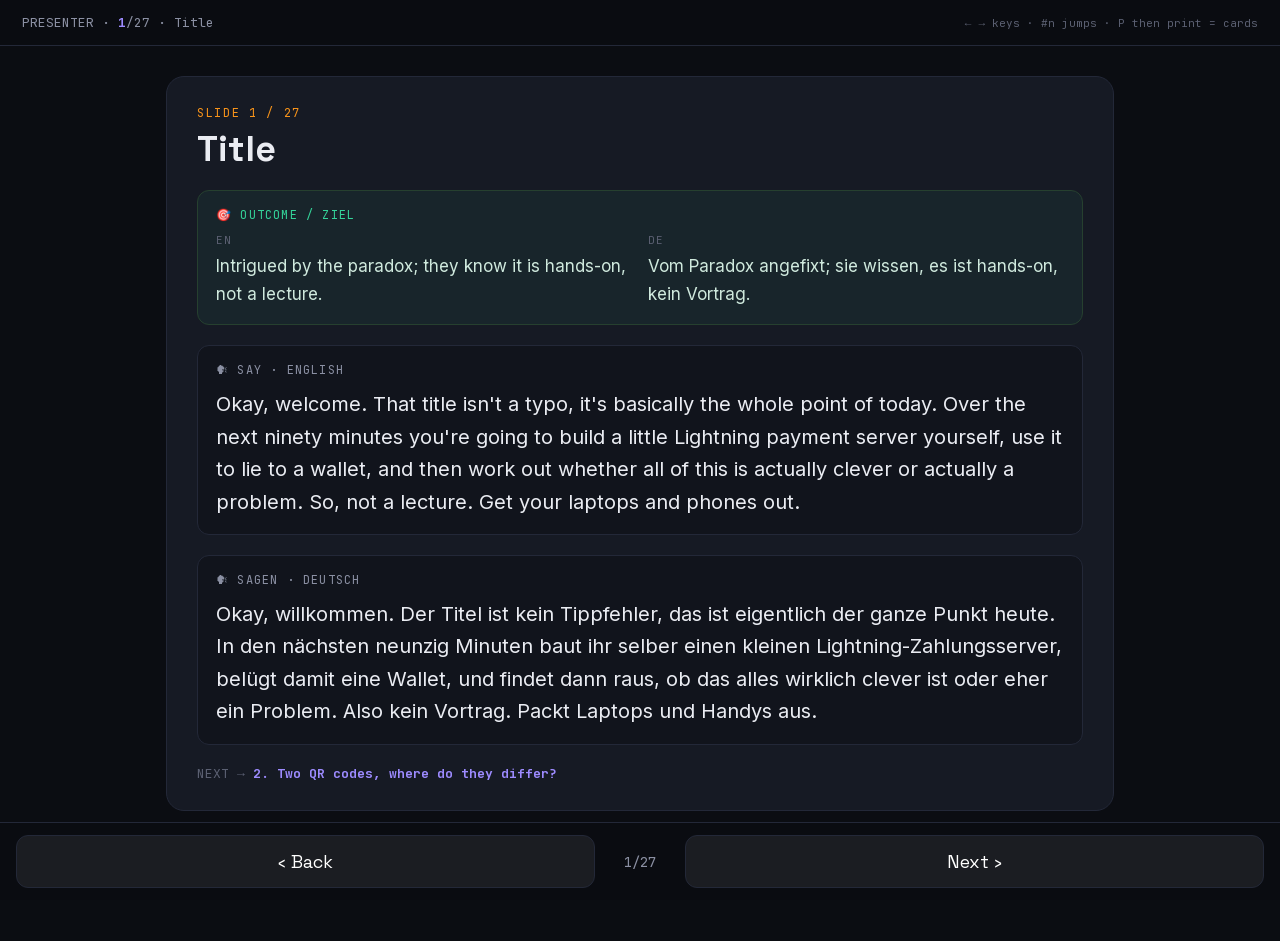
==== slides/presenter.html @ c5682a3f "Add two-QR cold-open hook: ask the difference, reveal over the session" ====
<!DOCTYPE html>
<html lang="en">
<head>
<meta charset="UTF-8">
<meta name="viewport" content="width=device-width, initial-scale=1.0, viewport-fit=cover">
<title>Presenter notes · LNURL workshop</title>
<!-- fonts inlined as base64 — fully offline, no network -->
<style>
@font-face {
  font-family: 'Inter';
  font-style: normal;
  font-weight: 400;
  font-display: swap;
  src: url([data-uri]) format('woff2');
  unicode-range: U+0100-02BA, U+02BD-02C5, U+02C7-02CC, U+02CE-02D7, U+02DD-02FF, U+0304, U+0308, U+0329, U+1D00-1DBF, U+1E00-1E9F, U+1EF2-1EFF, U+2020, U+20A0-20AB, U+20AD-20C0, U+2113, U+2C60-2C7F, U+A720-A7FF;
}
@font-face {
  font-family: 'Inter';
  font-style: normal;
  font-weight: 400;
  font-display: swap;
  src: url([data-uri]) format('woff2');
  unicode-range: U+0000-00FF, U+0131, U+0152-0153, U+02BB-02BC, U+02C6, U+02DA, U+02DC, U+0304, U+0308, U+0329, U+2000-206F, U+20AC, U+2122, U+2191, U+2193, U+2212, U+2215, U+FEFF, U+FFFD;
}
@font-face {
  font-family: 'Inter';
  font-style: normal;
  font-weight: 500;
  font-display: swap;
  src: url([data-uri]) format('woff2');
  unicode-range: U+0100-02BA, U+02BD-02C5, U+02C7-02CC, U+02CE-02D7, U+02DD-02FF, U+0304, U+0308, U+0329, U+1D00-1DBF, U+1E00-1E9F, U+1EF2-1EFF, U+2020, U+20A0-20AB, U+20AD-20C0, U+2113, U+2C60-2C7F, U+A720-A7FF;
}
@font-face {
  font-family: 'Inter';
  font-style: normal;
  font-weight: 500;
  font-display: swap;
  src: url([data-uri]) format('woff2');
  unicode-range: U+0000-00FF, U+0131, U+0152-0153, U+02BB-02BC, U+02C6, U+02DA, U+02DC, U+0304, U+0308, U+0329, U+2000-206F, U+20AC, U+2122, U+2191, U+2193, U+2212, U+2215, U+FEFF, U+FFFD;
}
@font-face {
  font-family: 'Inter';
  font-style: normal;
  font-weight: 600;
  font-display: swap;
  src: url([data-uri]) format('woff2');
  unicode-range: U+0100-02BA, U+02BD-02C5, U+02C7-02CC, U+02CE-02D7, U+02DD-02FF, U+0304, U+0308, U+0329, U+1D00-1DBF, U+1E00-1E9F, U+1EF2-1EFF, U+2020, U+20A0-20AB, U+20AD-20C0, U+2113, U+2C60-2C7F, U+A720-A7FF;
}
@font-face {
  font-family: 'Inter';
  font-style: normal;
  font-weight: 600;
  font-display: swap;
  src: url([data-uri]) format('woff2');
  unicode-range: U+0000-00FF, U+0131, U+0152-0153, U+02BB-02BC, U+02C6, U+02DA, U+02DC, U+0304, U+0308, U+0329, U+2000-206F, U+20AC, U+2122, U+2191, U+2193, U+2212, U+2215, U+FEFF, U+FFFD;
}
@font-face {
  font-family: 'JetBrains Mono';
  font-style: normal;
  font-weight: 400;
  font-display: swap;
  src: url([data-uri]) format('woff2');
  unicode-range: U+0100-02BA, U+02BD-02C5, U+02C7-02CC, U+02CE-02D7, U+02DD-02FF, U+0304, U+0308, U+0329, U+1D00-1DBF, U+1E00-1E9F, U+1EF2-1EFF, U+2020, U+20A0-20AB, U+20AD-20C0, U+2113, U+2C60-2C7F, U+A720-A7FF;
}
@font-face {
  font-family: 'JetBrains Mono';
  font-style: normal;
  font-weight: 400;
  font-display: swap;
  src: url([data-uri]) format('woff2');
  unicode-range: U+0000-00FF, U+0131, U+0152-0153, U+02BB-02BC, U+02C6, U+02DA, U+02DC, U+0304, U+0308, U+0329, U+2000-206F, U+20AC, U+2122, U+2191, U+2193, U+2212, U+2215, U+FEFF, U+FFFD;
}
@font-face {
  font-family: 'JetBrains Mono';
  font-style: normal;
  font-weight: 500;
  font-display: swap;
  src: url([data-uri]) format('woff2');
  unicode-range: U+0100-02BA, U+02BD-02C5, U+02C7-02CC, U+02CE-02D7, U+02DD-02FF, U+0304, U+0308, U+0329, U+1D00-1DBF, U+1E00-1E9F, U+1EF2-1EFF, U+2020, U+20A0-20AB, U+20AD-20C0, U+2113, U+2C60-2C7F, U+A720-A7FF;
}
@font-face {
  font-family: 'JetBrains Mono';
  font-style: normal;
  font-weight: 500;
  font-display: swap;
  src: url([data-uri]) format('woff2');
  unicode-range: U+0000-00FF, U+0131, U+0152-0153, U+02BB-02BC, U+02C6, U+02DA, U+02DC, U+0304, U+0308, U+0329, U+2000-206F, U+20AC, U+2122, U+2191, U+2193, U+2212, U+2215, U+FEFF, U+FFFD;
}
@font-face {
  font-family: 'JetBrains Mono';
  font-style: normal;
  font-weight: 700;
  font-display: swap;
  src: url([data-uri]) format('woff2');
  unicode-range: U+0100-02BA, U+02BD-02C5, U+02C7-02CC, U+02CE-02D7, U+02DD-02FF, U+0304, U+0308, U+0329, U+1D00-1DBF, U+1E00-1E9F, U+1EF2-1EFF, U+2020, U+20A0-20AB, U+20AD-20C0, U+2113, U+2C60-2C7F, U+A720-A7FF;
}
@font-face {
  font-family: 'JetBrains Mono';
  font-style: normal;
  font-weight: 700;
  font-display: swap;
  src: url([data-uri]) format('woff2');
  unicode-range: U+0000-00FF, U+0131, U+0152-0153, U+02BB-02BC, U+02C6, U+02DA, U+02DC, U+0304, U+0308, U+0329, U+2000-206F, U+20AC, U+2122, U+2191, U+2193, U+2212, U+2215, U+FEFF, U+FFFD;
}
@font-face {
  font-family: 'Space Grotesk';
  font-style: normal;
  font-weight: 400;
  font-display: swap;
  src: url([data-uri]) format('woff2');
  unicode-range: U+0100-02BA, U+02BD-02C5, U+02C7-02CC, U+02CE-02D7, U+02DD-02FF, U+0304, U+0308, U+0329, U+1D00-1DBF, U+1E00-1E9F, U+1EF2-1EFF, U+2020, U+20A0-20AB, U+20AD-20C0, U+2113, U+2C60-2C7F, U+A720-A7FF;
}
@font-face {
  font-family: 'Space Grotesk';
  font-style: normal;
  font-weight: 400;
  font-display: swap;
  src: url([data-uri]) format('woff2');
  unicode-range: U+0000-00FF, U+0131, U+0152-0153, U+02BB-02BC, U+02C6, U+02DA, U+02DC, U+0304, U+0308, U+0329, U+2000-206F, U+20AC, U+2122, U+2191, U+2193, U+2212, U+2215, U+FEFF, U+FFFD;
}
@font-face {
  font-family: 'Space Grotesk';
  font-style: normal;
  font-weight: 500;
  font-display: swap;
  src: url([data-uri]) format('woff2');
  unicode-range: U+0100-02BA, U+02BD-02C5, U+02C7-02CC, U+02CE-02D7, U+02DD-02FF, U+0304, U+0308, U+0329, U+1D00-1DBF, U+1E00-1E9F, U+1EF2-1EFF, U+2020, U+20A0-20AB, U+20AD-20C0, U+2113, U+2C60-2C7F, U+A720-A7FF;
}
@font-face {
  font-family: 'Space Grotesk';
  font-style: normal;
  font-weight: 500;
  font-display: swap;
  src: url([data-uri]) format('woff2');
  unicode-range: U+0000-00FF, U+0131, U+0152-0153, U+02BB-02BC, U+02C6, U+02DA, U+02DC, U+0304, U+0308, U+0329, U+2000-206F, U+20AC, U+2122, U+2191, U+2193, U+2212, U+2215, U+FEFF, U+FFFD;
}
@font-face {
  font-family: 'Space Grotesk';
  font-style: normal;
  font-weight: 700;
  font-display: swap;
  src: url([data-uri]) format('woff2');
  unicode-range: U+0100-02BA, U+02BD-02C5, U+02C7-02CC, U+02CE-02D7, U+02DD-02FF, U+0304, U+0308, U+0329, U+1D00-1DBF, U+1E00-1E9F, U+1EF2-1EFF, U+2020, U+20A0-20AB, U+20AD-20C0, U+2113, U+2C60-2C7F, U+A720-A7FF;
}
@font-face {
  font-family: 'Space Grotesk';
  font-style: normal;
  font-weight: 700;
  font-display: swap;
  src: url([data-uri]) format('woff2');
  unicode-range: U+0000-00FF, U+0131, U+0152-0153, U+02BB-02BC, U+02C6, U+02DA, U+02DC, U+0304, U+0308, U+0329, U+2000-206F, U+20AC, U+2122, U+2191, U+2193, U+2212, U+2215, U+FEFF, U+FFFD;
}
</style>
<style>
:root{--bg:#0B0D12;--bg2:#11141C;--card:#161A24;--line:#232838;--btc:#F7931A;--net:#9D8BFF;
  --txt:#EAECF2;--mut:#8B90A3;--dim:#5B6072;--ok:#34D399}
*{margin:0;padding:0;box-sizing:border-box}
body{background:var(--bg);color:var(--txt);font-family:'Inter',sans-serif;min-height:100vh;-webkit-text-size-adjust:100%}
h1,h2,h3{font-family:'Space Grotesk',sans-serif}
code{font-family:'JetBrains Mono',monospace;background:#1c2130;padding:1px 6px;border-radius:5px;font-size:.9em;color:#cfd5e6}
.wrap{max-width:1000px;margin:0 auto;padding:30px 26px 130px}

.topbar{position:sticky;top:0;z-index:10;background:rgba(11,13,18,.94);backdrop-filter:blur(8px);
  display:flex;align-items:center;justify-content:space-between;gap:12px;padding:14px 22px;border-bottom:1px solid var(--line)}
.topbar .lhs{font-family:'JetBrains Mono',monospace;font-size:13px;color:var(--mut);overflow:hidden;text-overflow:ellipsis;white-space:nowrap}
.topbar .lhs b{color:var(--net)}
.hint{font-family:'JetBrains Mono',monospace;font-size:11px;color:var(--dim);white-space:nowrap}

.card{background:var(--card);border:1px solid var(--line);border-radius:18px;padding:28px 30px}
.eyebrow{font-family:'JetBrains Mono',monospace;font-size:12px;letter-spacing:.14em;text-transform:uppercase;color:var(--btc)}
.card h2{font-size:clamp(22px,5vw,36px);line-height:1.15;margin:8px 0 4px}
.block{margin-top:20px;border-radius:12px;padding:16px 18px;background:var(--bg2);border:1px solid var(--line)}
.block .h{display:flex;align-items:center;gap:9px;font-family:'JetBrains Mono',monospace;font-size:12px;letter-spacing:.1em;text-transform:uppercase;color:var(--mut);margin-bottom:10px}
.outcome{border-color:#26402f;background:rgba(52,211,153,.06)}
.outcome .h{color:var(--ok)}
.two{display:grid;grid-template-columns:1fr 1fr;gap:16px}
.lang{font-family:'JetBrains Mono',monospace;font-size:11px;color:var(--dim);margin-bottom:6px;letter-spacing:.08em}
.say{font-size:clamp(16px,2.2vw,20px);line-height:1.62;color:var(--txt)}
.outcome .say{font-size:clamp(14px,2vw,17px);color:#cfe9dd}
.peek{margin-top:20px;font-family:'JetBrains Mono',monospace;font-size:13px;color:var(--dim)}
.peek b{color:var(--net)}

/* bottom nav, thumb friendly */
.bottomnav{position:fixed;left:0;right:0;bottom:0;z-index:20;display:flex;align-items:center;gap:10px;
  padding:12px 16px calc(12px + env(safe-area-inset-bottom));background:rgba(11,13,18,.94);backdrop-filter:blur(8px);border-top:1px solid var(--line)}
.bottomnav button{flex:1;background:rgba(255,255,255,.07);border:1px solid var(--line);color:#fff;
  padding:14px 0;border-radius:12px;cursor:pointer;font-size:18px;font-family:'Space Grotesk',sans-serif}
.bottomnav button:active{background:rgba(255,255,255,.18)}
.bottomnav .ctr{flex:none;min-width:70px;text-align:center;font-family:'JetBrains Mono',monospace;font-size:14px;color:var(--mut)}

@media(max-width:720px){
  .two{grid-template-columns:1fr}
  .wrap{padding:18px 14px 120px}
  .card{padding:20px 18px;border-radius:14px}
  .hint{display:none}
}

@media print{
  body{background:#fff;color:#111}
  .topbar,.bottomnav,.peek{display:none}
  .wrap{max-width:none;padding:0}
  .card{display:block!important;page-break-after:always;border:none;border-radius:0;padding:22px 8px;background:#fff;color:#111}
  .card h2{color:#111}.block{background:#f4f5f8;border:1px solid #ddd}
  .say,.outcome .say{color:#111}.eyebrow{color:#b76b00}.outcome .h{color:#1a7a52}
}
</style>
</head>
<body>
<div class="topbar">
  <div class="lhs">PRESENTER · <b id="num">1</b>/<span id="tot">25</span> · <span id="ttl"></span></div>
  <div class="hint">← → keys · #n jumps · P then print = cards</div>
</div>
<div class="wrap" id="wrap"></div>
<div class="bottomnav">
  <button onclick="go(cur-1)">‹ Back</button>
  <span class="ctr"><span id="num2">1</span>/<span id="tot2">25</span></span>
  <button onclick="go(cur+1)">Next ›</button>
</div>

<script id="data" type="application/json">
[
{"t":"Title","oEN":"Intrigued by the paradox; they know it is hands-on, not a lecture.","oDE":"Vom Paradox angefixt; sie wissen, es ist hands-on, kein Vortrag.",
"sEN":"Okay, welcome. That title isn't a typo, it's basically the whole point of today. Over the next ninety minutes you're going to build a little Lightning payment server yourself, use it to lie to a wallet, and then work out whether all of this is actually clever or actually a problem. So, not a lecture. Get your laptops and phones out.",
"sDE":"Okay, willkommen. Der Titel ist kein Tippfehler, das ist eigentlich der ganze Punkt heute. In den nächsten neunzig Minuten baut ihr selber einen kleinen Lightning-Zahlungsserver, belügt damit eine Wallet, und findet dann raus, ob das alles wirklich clever ist oder eher ein Problem. Also kein Vortrag. Packt Laptops und Handys aus."},

{"t":"Two QR codes, where do they differ?","oEN":"FACILITATION: cold open. Let them guess, do not reveal yet. Plant curiosity.","oDE":"MODERATION: Kalt-Start. Raten lassen, noch nicht auflösen. Neugier setzen.",
"sEN":"Before anything, look at these two. Both are Lightning QR codes. To your eye they are the same. But one you can pay exactly once, for a fixed amount, and the other you can pay again and again, any amount you like. Shout it out: which is which, and what could possibly make them different? Hold your guess. By the end of today you will know exactly, and you will have built the second one yourself.",
"sDE":"Bevor irgendwas: schaut euch die zwei an. Beide sind Lightning-QR-Codes. Für euer Auge sind sie gleich. Aber einen könnt ihr genau einmal bezahlen, fester Betrag, und den anderen immer wieder, jeden Betrag den ihr wollt. Ruft rein: welcher ist welcher, und was um alles in der Welt macht sie unterschiedlich? Haltet eure Vermutung fest. Bis heute Abend wisst ihr es genau, und ihr habt den zweiten selbst gebaut."},

{"t":"Where is the Bitcoin?","oEN":"Plant the one question of the talk; scanning is just HTTP.","oDE":"Die zentrale Frage setzen; Scannen ist nur HTTP.",
"sEN":"Quick show of hands, who's paid with a Lightning QR before? Right, most of you. Here's the thing nobody really tells you: that QR code is just a URL. You scan it, and your phone makes an HTTP request to some server. No signature, nothing on-chain, not at this point. So keep one question in your head for the next ninety minutes. Where's the actual Bitcoin in any of this?",
"sDE":"Kurzes Handzeichen, wer hat schon mal mit einem Lightning-QR bezahlt? Genau, die meisten. Und jetzt das, was einem keiner so richtig sagt: dieser QR-Code ist einfach eine URL. Ihr scannt ihn, und euer Handy schickt einen HTTP-Request an irgendeinen Server. Keine Signatur, nichts auf der Chain, an der Stelle noch nicht. Behaltet also eine Frage im Kopf, die nächsten neunzig Minuten. Wo ist hier eigentlich das echte Bitcoin?"},

{"t":"What is inside a Lightning QR","oEN":"They see Bitcoin is one thin layer and the rest is plain web.","oDE":"Sie sehen: Bitcoin ist eine dünne Schicht, der Rest ist Web.",
"sEN":"This is basically the whole thing on one slide. Start at the top. You've got a QR code. Inside it is some bech32 text. That decodes to a URL. You call that URL over HTTP. Back comes JSON. Five layers, and every single one is just normal web. The Bitcoin part, the actual invoice, is this one orange line down here. So everything that feels like Lightning to you is really happening up in the web layers.",
"sDE":"Das ist im Grunde das Ganze auf einer Folie. Fangt oben an. Ihr habt einen QR-Code. Da drin steckt bech32-Text. Der wird zu einer URL. Die ruft ihr über HTTP auf. Zurück kommt JSON. Fünf Schichten, und jede einzelne ist einfach nur normales Web. Der Bitcoin-Teil, die eigentliche Invoice, ist diese eine orange Zeile hier unten. Alles, was sich für euch nach Lightning anfühlt, passiert eigentlich oben in den Web-Schichten."},

{"t":"The idea behind the next 90 minutes","oEN":"State the argument they will judge by the end.","oDE":"Das Argument benennen, das sie am Ende beurteilen.",
"sEN":"So here's what I'm actually claiming. The thing that made Lightning usable isn't really Bitcoin, it's web tech, and along the way it quietly put trust back into a server. OpenCryptoPay then takes that exact same move and runs with it, to any coin on any chain. And your job today is to understand exactly what it solves, what it asks you to trust, and the one open problem worth building on.",
"sDE":"Also was ich eigentlich behaupte: das, was Lightning benutzbar gemacht hat, ist gar nicht so richtig Bitcoin, sondern Web-Technik, und dabei ist ganz leise wieder Vertrauen in einen Server gewandert. OpenCryptoPay nimmt genau diesen Move und zieht ihn durch, auf jede Coin, jede Chain. Und eure Aufgabe heute ist, genau zu verstehen, was es löst, was es euch abverlangt zu vertrauen, und das eine offene Problem, auf dem sich bauen lässt."},

{"t":"Lightning, in one slide","oEN":"Refresh the baseline and name the gap LNURL fills.","oDE":"Basis auffrischen und die Lücke benennen, die LNURL füllt.",
"sEN":"Thirty seconds of recap, because you know this already. Lightning is fast, cheap payments over channels. A payment is just an invoice that the person getting paid signs. The annoying part is they have to make a brand new invoice every single time. No fixed address you can reuse, no clean here-pay-me link. And that one annoyance is the reason everything nice you've ever used had to be built on top of it.",
"sDE":"Dreißig Sekunden Wiederholung, ihr kennt das eh. Lightning sind schnelle, billige Zahlungen über Channels. Eine Zahlung ist einfach eine Invoice, die der signiert, der das Geld kriegt. Das Nervige: er muss jedes einzelne Mal eine komplett neue Invoice machen. Keine feste Adresse zum Wiederverwenden, kein sauberer Hier-zahl-mir-Link. Und genau dieses eine Ärgernis ist der Grund, warum alles Schöne, das ihr je benutzt habt, obendrauf gebaut werden musste."},

{"t":"That bolt-on layer is LNURL","oEN":"Follow the concrete two-round-trip flow.","oDE":"Den konkreten Zwei-Round-Trip-Ablauf verstehen.",
"sEN":"LNURL is what fixes that. The QR is just bech32 of an https URL. Follow the arrows: your wallet does a GET on the pay endpoint, the server sends back this payRequest with a callback and some metadata. Then the wallet hits the callback with an amount, and the server finally hands over the bolt11 invoice. Two HTTP requests, and notice, the Bitcoin only turns up in that very last reply.",
"sDE":"LNURL ist das, was das löst. Der QR ist nur bech32 von einer https-URL. Folgt den Pfeilen: eure Wallet macht ein GET auf den Pay-Endpoint, der Server schickt diesen payRequest zurück, mit einem Callback und ein bisschen Metadaten. Dann ruft die Wallet den Callback mit einem Betrag auf, und der Server rückt endlich die bolt11-Invoice raus. Zwei HTTP-Requests, und seht ihr, das Bitcoin taucht erst in der allerletzten Antwort auf."},

{"t":"One pattern, four jobs","oEN":"Map the LNURL family; pay is today's focus.","oDE":"Die LNURL-Familie einordnen; pay ist der Fokus.",
"sEN":"Same idea, four different uses. Pay is the one we'll build, your reusable send-me-money link. Withdraw is the opposite, you scan to pull money in. Auth lets you log in with no password, just a signature. And channel opens a channel for you automatically. Oh, and a Lightning Address, that name-at-domain thing, is honestly just a nicer name for an LNURL-pay link. We're sticking with pay.",
"sDE":"Gleiche Idee, vier verschiedene Anwendungen. Pay bauen wir gleich, euer wiederverwendbarer Schick-mir-Geld-Link. Withdraw ist das Gegenteil, ihr scannt, um Geld reinzuziehen. Auth lässt euch ohne Passwort einloggen, nur mit einer Signatur. Und channel macht euch automatisch einen Channel auf. Ach, und eine Lightning Address, dieses Name-at-Domain, ist ehrlich gesagt nur ein hübscherer Name für einen LNURL-pay-Link. Wir bleiben bei pay."},

{"t":"The friendly name: Lightning Address","oEN":"They see a Lightning Address is just a human label that resolves to an LNURL-pay URL — no new protocol.","oDE":"Sie sehen: eine Lightning Address ist nur ein menschliches Etikett, das zu einer LNURL-pay-URL auflöst — kein neues Protokoll.",
"sEN":"Quick one before we build. You've all seen these name-at-domain addresses, like coffee-at-some-shop. It looks like email, on purpose. But it's nothing new under the hood: the wallet just rewrites it to https-host-slash-well-known-slash-lnurlp-slash-coffee, fires one HTTPS request, gets back the payRequest, asks for the amount, gets a bolt11, pays. Four steps, all web. So name-at-domain is just a friendly label sitting on top of the exact LNURL-pay flow you're about to build by hand. Nothing on-chain here either.",
"sDE":"Kurz, bevor wir bauen. Ihr habt alle diese Name-at-Domain-Adressen gesehen, sowas wie coffee-at-irgendein-Shop. Sieht aus wie E-Mail, absichtlich. Aber darunter ist nichts Neues: die Wallet schreibt das einfach um zu https-Host-slash-well-known-slash-lnurlp-slash-coffee, schickt einen HTTPS-Request, kriegt den payRequest, fragt den Betrag ab, bekommt eine bolt11, zahlt. Vier Schritte, alles Web. Name-at-Domain ist also nur ein hübsches Etikett auf genau dem LNURL-pay-Flow, den ihr gleich von Hand baut. Auch hier nichts auf der Chain."},

{"t":"Now build it","oEN":"FACILITATION: you demo the dfx.shop test-product purchase live; students watch. ~2-3 min.","oDE":"MODERATION: du kaufst das dfx.shop-Testprodukt live vor; Studenten schauen zu. ~2-3 Min.",
"sEN":"Alright, slides away, let's actually do something. Warm-up is on me: I scan this QR, it opens the dfx.shop checkout with a one-cent test product, I confirm, and OpenCryptoPay settles it in seconds. That's a real merchant, real money, real OCP — the thing we spend the next hour taking apart. Scan along on your phone if you like, you don't have to pay. Then open a terminal and we'll jump into the lab sheet.",
"sDE":"Gut, Folien weg, lass uns was machen. Das Warm-up übernehme ich: ich scanne diesen QR, der öffnet die dfx.shop-Kasse mit einem Ein-Cent-Testprodukt, ich bestätige, und OpenCryptoPay wickelt es in Sekunden ab. Echter Merchant, echtes Geld, echtes OCP — genau das, was wir die nächste Stunde auseinandernehmen. Scannt ruhig mit auf eurem Handy, zahlen müsst ihr nicht. Dann macht ein Terminal auf und wir springen ins Lab-Sheet."},

{"t":"It is only a URL","oEN":"They get QR equals URL — and that a Lightning Address is just that URL with a friendly name — by resolving one on their own server.","oDE":"Begreifen: QR ist eine URL — und eine Lightning Address nur derselbe URL mit hübschem Namen, durch Auflösen auf dem eigenen Server.",
"sEN":"Run the first command on the sheet. You take this scary-looking lnurl1 string, throw it at the client, and out comes a completely normal https URL. That's all it is. The big mystery of LNURL is just bech32 wrapped around a link. The QR is a URL. Still zero Bitcoin at this point. Now look at what that URL actually is, a slash-well-known-slash-lnurlp-slash-coffee path. That is exactly what a Lightning Address resolves to. Type coffee-at-your-host into any wallet and it just fetches this. So prove it yourselves, start your merchant and curl your own well-known path. The same payRequest comes back. You just gave a seventy-line server a Lightning Address. Name-at-domain is a label, nothing more.",
"sDE":"Führt den ersten Befehl auf dem Sheet aus. Ihr nehmt diesen furchteinflößenden lnurl1-String, werft ihn dem Client hin, und raus kommt eine völlig normale https-URL. Mehr ist das nicht. Das große Geheimnis von LNURL ist nur bech32, um einen Link gewickelt. Der QR ist eine URL. Immer noch null Bitcoin an der Stelle. Und jetzt schaut, was diese URL eigentlich ist, ein well-known-lnurlp-coffee-Pfad. Genau das löst eine Lightning Address auf. Tippt coffee-at-eurem-Host in irgendeine Wallet, und sie holt genau das. Beweist es selbst, startet euren Merchant und curlt euren eigenen well-known-Pfad. Derselbe payRequest kommt zurück. Ihr habt einem 70-Zeilen-Server gerade eine Lightning Address gegeben. Name-at-Domain ist ein Etikett, mehr nicht."},

{"t":"Become the merchant","oEN":"Each pair runs their own LNURL-pay server and sees the wire format.","oDE":"Jedes Paar fährt den eigenen Server und sieht das Wire-Format.",
"sEN":"Now you're the server. Fire up lnurl_merchant.py and curl the pay endpoint. That little blob of JSON? That's the entire merchant side of LNURL-pay. Seventy lines of Python and it's speaking fluent Lightning. Change the text in the metadata, restart it, curl it again, and you can make a wallet show whatever you want. Let that sink in for a second, because it's about to get interesting.",
"sDE":"Jetzt seid ihr der Server. Startet lnurl_merchant.py und curlt den Pay-Endpoint. Dieser kleine JSON-Klumpen? Das ist die komplette Händlerseite von LNURL-pay. Siebzig Zeilen Python, und das Ding spricht fließend Lightning. Ändert den Text in den Metadaten, startet neu, curlt nochmal, und ihr könnt eine Wallet anzeigen lassen, was ihr wollt. Lasst das mal kurz sacken, denn gleich wird's spannend."},

{"t":"So what stops you from lying?","oEN":"Provoke the attack; they run spoof mode themselves.","oDE":"Den Angriff provozieren; sie starten Spoof selbst.",
"sEN":"So if you're the one deciding what the screen says, what's stopping you from showing coffee for 21 sats but taking more? Let's find out, and we'll do it twice. First the loud way: run the merchant with the spoof flag, it bills a thousand times the amount. Then the sneaky way, spoof swap: it keeps the price at exactly 21 sats but binds the invoice to something else entirely. Keep an eye on which check catches which. The only thing between that honest little screen and a malicious invoice is one check, and it's on the wallet to do it.",
"sDE":"Wenn ihr entscheidet, was auf dem Screen steht, was hält euch davon ab, Kaffee für 21 Sats anzuzeigen, aber mehr zu nehmen? Finden wir's raus, und zwar zweimal. Erst der laute Weg: Merchant mit dem Spoof-Flag, der bucht das Tausendfache ab. Dann der subtile, Spoof swap: der lässt den Preis bei exakt 21 Sats, bindet die Invoice aber an etwas ganz anderes. Achtet drauf, welche Prüfung welchen Angriff fängt. Das Einzige zwischen diesem ehrlichen Screen und einer bösartigen Invoice ist eine einzige Prüfung, und die muss die Wallet machen."},

{"t":"The wallet has to catch it","oEN":"They watch the client detect the lie, then ask what it checked.","oDE":"Sie sehen den Client die Lüge fangen und fragen, was er prüfte.",
"sEN":"Run the client against all three. Honest: amounts line up, hashes line up, PASS. Loud spoof: the amount's a thousand times bigger, ATTACK DETECTED, easy, the amount check alone nailed it. Now the interesting one, the swap: the amount is perfect, 21 sats, the amount check is happy, and it STILL says ATTACK DETECTED, because only the description_hash gives it away. That's the whole point, and it raises the obvious question, what did that hash check actually do?",
"sDE":"Lasst den Client gegen alle drei laufen. Ehrlich: Beträge passen, Hashes passen, PASS. Lauter Spoof: Betrag tausendmal größer, ATTACK DETECTED, einfach, das fängt schon die Betragsprüfung. Jetzt der spannende, der Swap: Betrag perfekt, 21 Sats, die Betragsprüfung ist zufrieden, und trotzdem sagt er ATTACK DETECTED, weil ihn nur der description_hash verrät. Genau das ist der Punkt, und es wirft die naheliegende Frage auf: was hat diese Hash-Prüfung eigentlich gemacht?"},

{"t":"The defence: the hash binding (LUD-06)","oEN":"They get the binding AND that the check lives in the client.","oDE":"Sie verstehen das Binding UND dass die Prüfung im Client liegt.",
"sEN":"This is the bit that matters, and the swap you just ran is the cleanest example of it. The invoice carries a description_hash, and a wallet doing its job checks it matches the sha256 of the metadata it showed you. Honest, they're equal. Swap, the price was honest but the hashes differ, so you bail, and nothing else would have caught it. That's the power of the binding. But here's the catch: the rule is in the protocol, the check runs in the wallet. The blockchain enforces none of it. And yeah, some wallets have shipped without it.",
"sDE":"Das ist der Teil, auf den es ankommt, und der Swap von eben ist das sauberste Beispiel dafür. Die Invoice bringt einen description_hash mit, und eine Wallet, die ihren Job macht, prüft, ob der zum sha256 der gezeigten Metadaten passt. Ehrlich: gleich. Swap: der Preis war ehrlich, aber die Hashes unterscheiden sich, also brecht ihr ab, und nichts anderes hätte das gefangen. Das ist die Stärke der Bindung. Aber der Haken: die Regel steht im Protokoll, die Prüfung passiert in der Wallet. Die Blockchain erzwingt davon nichts. Und ja, es gab Wallets, die das einfach weggelassen haben."},

{"t":"What Bitcoin removed, LNURL brought back","oEN":"Name the cost: a server, a watcher, an optional guard.","oDE":"Den Preis benennen: Server, Beobachter, optionaler Schutz.",
"sEN":"Let's zoom out for a sec. What did Bitcoin take away that LNURL just quietly put back? A server, that you have to reach and trust to be honest. Someone who can watch every payment you make, who, how much, when, so much for privacy. And a safety check that's optional and lives in the client, we didn't even bother verifying the invoice signature today. I'm not saying that's bad. It's a trade. You're paying for good UX with trust. Hang on to that for the red team in a bit.",
"sDE":"Lass uns kurz rauszoomen. Was hat Bitcoin weggenommen, das LNURL einfach wieder reingeholt hat? Einen Server, den ihr erreichen und dem ihr vertrauen müsst, dass er ehrlich ist. Jemanden, der jede Zahlung mitlesen kann, wer, wie viel, wann, so viel zum Thema Privatsphäre. Und eine Schutzprüfung, die optional ist und im Client sitzt, wir haben heute nicht mal die Signatur der Invoice geprüft. Ich sag nicht, dass das schlecht ist. Es ist ein Tausch. Ihr bezahlt gute UX mit Vertrauen. Haltet das fest fürs Red Team gleich."},

{"t":"OpenCryptoPay","oEN":"Bridge cleanly from LNURL to the DFX standard.","oDE":"Sauber von LNURL zum DFX-Standard überleiten.",
"sEN":"Okay, now the DFX piece. OpenCryptoPay is an open standard, and it takes this exact same payRequest we just built and stretches it, from a single Lightning invoice to a whole menu of different coins on different chains.",
"sDE":"Okay, jetzt der DFX-Teil. OpenCryptoPay ist ein offener Standard, und der nimmt genau diesen payRequest, den wir gerade gebaut haben, und dehnt ihn aus, von einer einzelnen Lightning-Invoice zu einem ganzen Menü aus verschiedenen Coins auf verschiedenen Chains."},

{"t":"One QR, many ways to pay","oEN":"Show the concrete extension: the transferAmounts array.","oDE":"Die konkrete Erweiterung zeigen: transferAmounts.",
"sEN":"Back to your keyboards for thirty seconds. Same merchant, add the ocp flag, curl it. Same tag, payRequest, but now there's this transferAmounts array. Pay with Lightning in BTC, or Ethereum in USDT, or Polygon in USDC, all for the same coffee. You didn't learn a new protocol, you added one field. The wallet just gets handed a list of ways to pay.",
"sDE":"Nochmal kurz an die Tastatur. Gleicher Merchant, ocp-Flag dran, curlen. Gleicher Tag, payRequest, aber jetzt gibt's dieses transferAmounts-Array. Zahl mit Lightning in BTC, oder Ethereum in USDT, oder Polygon in USDC, alles für denselben Kaffee. Ihr habt kein neues Protokoll gelernt, ihr habt ein Feld ergänzt. Die Wallet kriegt einfach eine Liste an Zahlwegen hingelegt."},

{"t":"The wallet shows a menu","oEN":"Make multi-asset tangible and explain backward compatibility.","oDE":"Multi-Asset greifbar machen, Abwärtskompatibilität erklären.",
"sEN":"From the user's side it's just a menu: pay with Lightning, or USDT, or USDC, pick one. And here's the neat trick, an old wallet that only knows Lightning just ignores everything else and grabs the top option. They built it to stay backward compatible on purpose.",
"sDE":"Aus Nutzersicht ist es nur ein Menü: zahl mit Lightning, oder USDT, oder USDC, such dir was aus. Und jetzt der nette Trick: eine alte Wallet, die nur Lightning kann, ignoriert den Rest einfach und nimmt die oberste Option. Das haben sie absichtlich abwärtskompatibel gebaut."},

{"t":"What binds the price?","oEN":"Show the open rate question as a builder challenge.","oDE":"Die offene Rate-Frage als Builder-Challenge zeigen.",
"sEN":"Here's the open question, and you can see it in ten seconds. Remember, the hash locked down the description. So what locks down the price? Change USDT to ninety-nine in your transferAmounts, restart, curl again, and the quote just changes. Today the operator quotes that rate, the way every exchange does, and across chains there's no single hash holding it together yet. Binding it trustlessly is the open frontier, and exactly the kind of thing you could build. Bring it to the red team.",
"sDE":"Hier ist die offene Frage, und ihr seht sie in zehn Sekunden. Denkt dran, der Hash hat die Beschreibung festgenagelt. Was nagelt den Preis fest? Setzt USDT auf neunundneunzig in eurem transferAmounts, neu starten, nochmal curlen, und der Kurs ändert sich einfach. Heute quotet der Betreiber diesen Kurs, so wie jede Börse das tut, und über die Chains hinweg gibt's noch keinen einzelnen Hash, der das zusammenhält. Das trustless zu binden ist die offene Frontier, und genau das, was ihr bauen könntet. Nehmt's mit ins Red Team."},

{"t":"SPAR Switzerland","oEN":"Ground it in a real rollout and name why it works.","oDE":"In echtem Rollout erden und benennen, warum es funktioniert.",
"sEN":"And this is real, it's running right now. SPAR in Switzerland uses OpenCryptoPay, a fixed QR at the checkout, scan and you're done in seconds. Here's why it works: it meets shoppers in the wallet they already have, and the hard parts, the rate, the chain, the settlement risk, are handled server-side so the buyer never sees them. That's the engineering win, and it's live, not a slide.",
"sDE":"Und das ist echt, das läuft gerade. SPAR in der Schweiz nutzt OpenCryptoPay, fester QR an der Kasse, scannen und in Sekunden fertig. Und so funktioniert's: es holt die Leute in der Wallet ab, die sie eh haben, und die harten Teile, Kurs, Chain, Settlement-Risiko, laufen serverseitig, sodass der Käufer sie nie sieht. Das ist der Engineering-Gewinn, und er ist live, keine Folie."},

{"t":"So which is it?","oEN":"Frame both sides of the debate and set up the red team.","oDE":"Beide Seiten rahmen und das Red Team aufsetzen.",
"sEN":"So, which is it? On the left, the optimistic read: it's a bridge that meets people where they are, real checkout, works with old wallets, and honestly, we've always paid for usable money with some trust, exchanges, banks, all of it. On the right, the honest cost: you depend on the operator for the rate, the settlement, and the privacy of who paid. A real dependency, the same one every payment rail carries, and the bet is that good engineering makes it worth it. In a minute, you're going to argue both sides.",
"sDE":"Also, was ist es? Links die optimistische Lesart: eine Brücke, die Leute dort abholt, wo sie sind, echter Checkout, läuft mit alten Wallets, und ehrlich, wir haben benutzbares Geld immer mit ein bisschen Vertrauen bezahlt, Börsen, Banken, alles. Rechts der ehrliche Preis: ihr hängt vom Betreiber ab für Kurs, Settlement und die Privatsphäre, wer gezahlt hat. Eine echte Abhängigkeit, dieselbe, die jede Zahlungsschiene hat, und die Wette ist, dass gutes Engineering es wert macht. Gleich argumentiert ihr beide Seiten."},

{"t":"Break the trust model","oEN":"FACILITATION: launch the pairs exercise clearly. 15 min.","oDE":"MODERATION: die Paar-Übung klar starten. 15 Min.",
"sEN":"Pairs, fifteen minutes. Find me either the strongest attack, or the objection that just kills the whole thing. Doesn't need a slide, one minute of making your case is plenty. I'll take the best one, defend it as hard as I can, and then try to tear it apart. Off you go.",
"sDE":"In Paaren, fünfzehn Minuten. Findet mir entweder den stärksten Angriff, oder den Einwand, der das Ganze einfach kippt. Braucht keine Folie, eine Minute, in der ihr euren Fall macht, reicht völlig. Ich nehm den besten, verteidige ihn so hart ich kann, und versuch ihn dann auseinanderzunehmen. Los geht's."},

{"t":"Where to attack, pick one","oEN":"Give angles so no pair is stuck; keep energy high.","oDE":"Blickwinkel geben, damit kein Paar feststeckt.",
"sEN":"If you're staring at a blank page, just pick an angle. The check that's optional and client-side. The signature we never verified. The fact that the server logs everyone's payments. How you'd bind the rate across chains so nobody has to trust it. Who holds value between scan and settle, and how you'd shrink that window. Or phishing that domain-tied login. Pick one and really dig in.",
"sDE":"Wenn ihr auf ein leeres Blatt starrt, nehmt einfach einen Blickwinkel. Die Prüfung, die optional und im Client ist. Die Signatur, die wir nie verifiziert haben. Dass der Server die Zahlungen von allen mitschreibt. Wie ihr den Kurs über Chains hinweg bindet, sodass ihm niemand vertrauen muss. Wer zwischen Scan und Settlement den Wert hält, und wie ihr dieses Fenster verkleinert. Oder dieses domain-gebundene Login phishen. Nehmt eins und grabt euch richtig rein."},

{"t":"My honest take","oEN":"Give an honest, opinionated synthesis; invite disagreement.","oDE":"Ehrliche, klare Meinung; Widerspruch einladen.",
"sEN":"Okay, my honest opinion, and feel free to push back. LNURL is genuinely the biggest UX win Lightning ever had, it won for a reason. The hash binding is solid, when wallets actually bother to do it. And to be precise, not breathless: at the till, settlement is custodial and the asset that moves may not be BTC. That's a deliberate UX trade, and a good standard names it openly. The open part, binding the rate and settlement trustlessly across chains, nobody's fully solved yet, and that's exactly the kind of thing some of you could go and build.",
"sDE":"Okay, meine ehrliche Meinung, und widersprecht ruhig. LNURL ist wirklich der größte UX-Gewinn, den Lightning je hatte, das hat aus gutem Grund gewonnen. Das Hash-Binding ist solide, wenn Wallets sich denn die Mühe machen. Und um präzise zu sein, nicht atemlos: an der Kasse ist das Settlement custodial, und das, was sich bewegt, ist nicht unbedingt BTC. Das ist ein bewusster UX-Tausch, und ein guter Standard benennt das offen. Der offene Teil, Kurs und Settlement trustless über Chains zu binden, hat noch keiner ganz gelöst, und genau das könnten ein paar von euch bauen."},

{"t":"Take it home","oEN":"Give three concrete things to do after the session.","oDE":"Drei konkrete Dinge für danach mitgeben.",
"sEN":"Three things to take with you. One, point your own wallet at your spoof merchant and see if it actually catches the lie, or if it would've just paid. Two, add a successAction link and turn it into a phishing page, then ask yourself whose job it is to clean that up. Three, try to design something that locks down the OCP price the same way the hash locks down the description. It's all in the hands-on folder.",
"sDE":"Drei Sachen für den Weg. Erstens, richtet eure eigene Wallet auf euren Spoof-Merchant und schaut, ob sie die Lüge wirklich fängt, oder ob sie einfach gezahlt hätte. Zweitens, baut einen successAction-Link ein und macht 'ne Phishing-Seite draus, und dann fragt euch, wessen Job es ist, das aufzuräumen. Drittens, versucht was zu entwerfen, das den OCP-Preis genauso festnagelt wie der Hash die Beschreibung. Ist alles im hands-on-Ordner."},

{"t":"It is just the web, almost all the way down","oEN":"Land the thesis and close warmly.","oDE":"Die These landen und warm abschließen.",
"sEN":"So, where was the Bitcoin? Turns out, mostly that one thin layer at the bottom. The magic was never really magic, and the trust was there the whole time, you just couldn't see it. Now you can, and you get to decide what you build on top of it. Thanks, everyone.",
"sDE":"Also, wo war das Bitcoin? Wie sich rausstellt, meistens diese eine dünne Schicht ganz unten. Die Magie war nie wirklich Magie, und das Vertrauen war die ganze Zeit da, ihr habt's nur nicht gesehen. Jetzt schon, und ihr entscheidet, was ihr darauf baut. Danke euch."}
]
</script>

<script>
const NOTES=JSON.parse(document.getElementById('data').textContent);
const wrap=document.getElementById('wrap');
const N=NOTES.length;
document.getElementById('tot').textContent=N;document.getElementById('tot2').textContent=N;
function esc(s){return s.replace(/&/g,'&amp;').replace(/</g,'&lt;')}
NOTES.forEach((c,i)=>{
  const next=NOTES[i+1];
  const el=document.createElement('div');el.className='card';el.id='c'+(i+1);
  el.innerHTML=`
    <div class="eyebrow">Slide ${i+1} / ${N}</div>
    <h2>${esc(c.t)}</h2>
    <div class="block outcome"><div class="h">🎯 Outcome / Ziel</div>
      <div class="two">
        <div><div class="lang">EN</div><div class="say">${esc(c.oEN)}</div></div>
        <div><div class="lang">DE</div><div class="say">${esc(c.oDE)}</div></div>
      </div></div>
    <div class="block"><div class="h">🗣 Say · English</div><div class="say">${esc(c.sEN)}</div></div>
    <div class="block"><div class="h">🗣 Sagen · Deutsch</div><div class="say">${esc(c.sDE)}</div></div>
    ${next?`<div class="peek">NEXT → <b>${i+2}. ${esc(next.t)}</b></div>`:`<div class="peek">END OF DECK</div>`}
  `;
  wrap.appendChild(el);
});

let cur=1;
function render(){
  document.querySelectorAll('.card').forEach((el,i)=>el.style.display=(i===cur-1)?'block':'none');
  document.getElementById('num').textContent=cur;
  document.getElementById('num2').textContent=cur;
  document.getElementById('ttl').textContent=NOTES[cur-1].t;
  window.scrollTo(0,0);
  if(history.replaceState)history.replaceState(null,'','#'+cur);
}
function go(n){cur=Math.max(1,Math.min(N,n));render()}
document.addEventListener('keydown',e=>{
  if(e.key==='ArrowRight'||e.key===' '){e.preventDefault();go(cur+1)}
  if(e.key==='ArrowLeft'){e.preventDefault();go(cur-1)}
  if(e.key==='Home')go(1);if(e.key==='End')go(N);
  if(e.key==='p'||e.key==='P'){document.querySelectorAll('.card').forEach(el=>el.style.display='block')}
});
/* swipe on phone */
let sx=0,sy=0;
document.addEventListener('touchstart',e=>{sx=e.changedTouches[0].clientX;sy=e.changedTouches[0].clientY},{passive:true});
document.addEventListener('touchend',e=>{
  const dx=e.changedTouches[0].clientX-sx,dy=e.changedTouches[0].clientY-sy;
  if(Math.abs(dx)>60&&Math.abs(dx)>Math.abs(dy)*1.5){go(cur+(dx<0?1:-1))}
},{passive:true});
go(parseInt(location.hash.slice(1))||1);
</script>
</body>
</html>
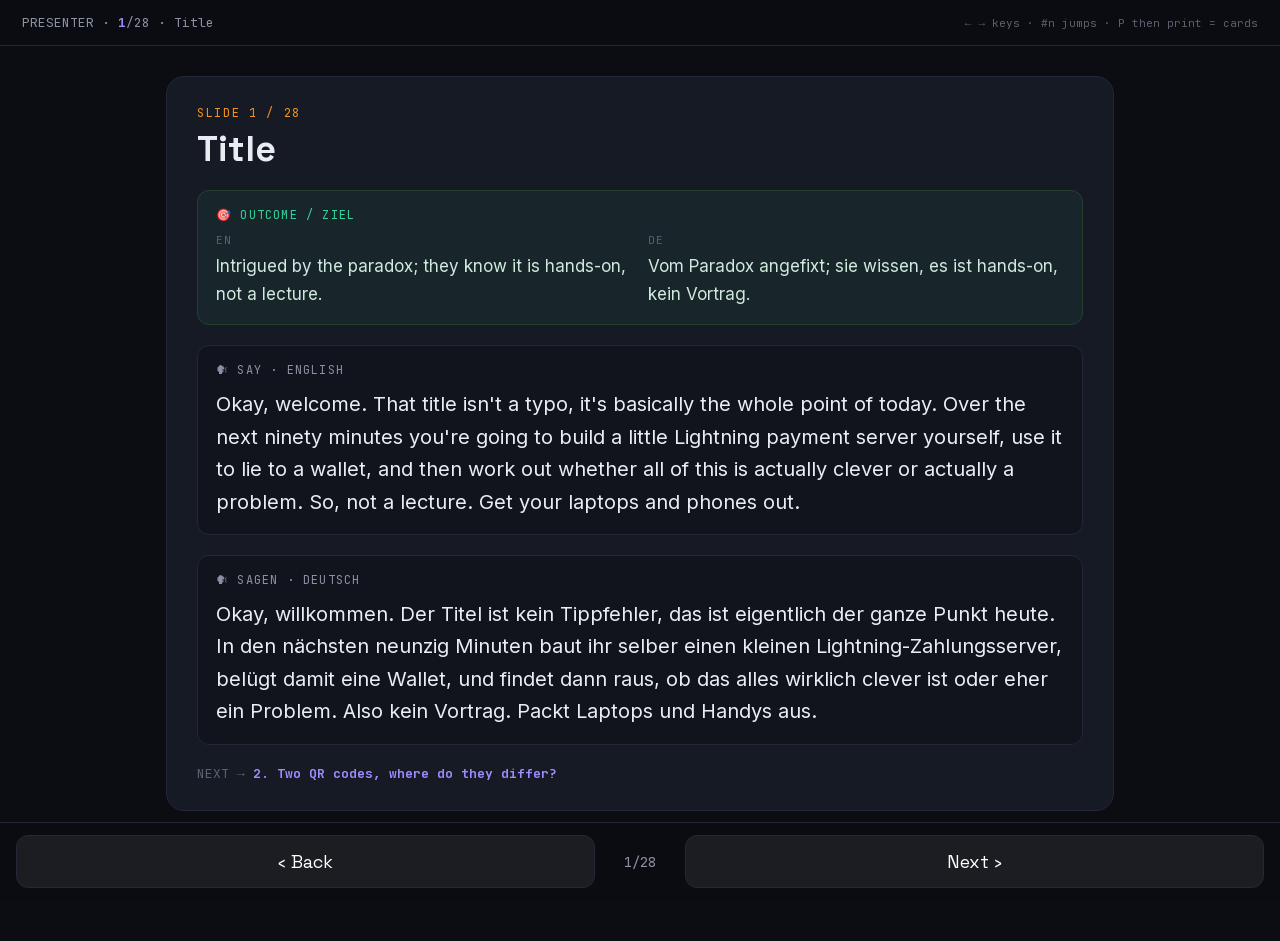
==== commit 072325b8: "Add live finale: students get a Lightning Address and receive real sats via OpenCryptoPay" ====
--- a/slides/presenter.html
+++ b/slides/presenter.html
@@ -308,8 +308,8 @@
 "sDE":"Also, was ist es? Links die optimistische Lesart: eine Brücke, die Leute dort abholt, wo sie sind, echter Checkout, läuft mit alten Wallets, und ehrlich, wir haben benutzbares Geld immer mit ein bisschen Vertrauen bezahlt, Börsen, Banken, alles. Rechts der ehrliche Preis: ihr hängt vom Betreiber ab für Kurs, Settlement und die Privatsphäre, wer gezahlt hat. Eine echte Abhängigkeit, dieselbe, die jede Zahlungsschiene hat, und die Wette ist, dass gutes Engineering es wert macht. Gleich argumentiert ihr beide Seiten."},
 
 {"t":"Break the trust model","oEN":"FACILITATION: launch the pairs exercise clearly. 15 min.","oDE":"MODERATION: die Paar-Übung klar starten. 15 Min.",
-"sEN":"Pairs, fifteen minutes. Find me either the strongest attack, or the objection that just kills the whole thing. Doesn't need a slide, one minute of making your case is plenty. I'll take the best one, defend it as hard as I can, and then try to tear it apart. Off you go.",
-"sDE":"In Paaren, fünfzehn Minuten. Findet mir entweder den stärksten Angriff, oder den Einwand, der das Ganze einfach kippt. Braucht keine Folie, eine Minute, in der ihr euren Fall macht, reicht völlig. Ich nehm den besten, verteidige ihn so hart ich kann, und versuch ihn dann auseinanderzunehmen. Los geht's."},
+"sEN":"On your own or in a pair, fifteen minutes. Find me either the strongest attack, or the objection that just kills the whole thing. Doesn't need a slide, one minute of making your case is plenty. I'll take the best one, defend it as hard as I can, and then try to tear it apart. Off you go.",
+"sDE":"Allein oder zu zweit, fünfzehn Minuten. Findet mir entweder den stärksten Angriff, oder den Einwand, der das Ganze einfach kippt. Braucht keine Folie, eine Minute, in der ihr euren Fall macht, reicht völlig. Ich nehm den besten, verteidige ihn so hart ich kann, und versuch ihn dann auseinanderzunehmen. Los geht's."},
 
 {"t":"Where to attack, pick one","oEN":"Give angles so no pair is stuck; keep energy high.","oDE":"Blickwinkel geben, damit kein Paar feststeckt.",
 "sEN":"If you're staring at a blank page, just pick an angle. The check that's optional and client-side. The signature we never verified. The fact that the server logs everyone's payments. How you'd bind the rate across chains so nobody has to trust it. Who holds value between scan and settle, and how you'd shrink that window. Or phishing that domain-tied login. Pick one and really dig in.",
@@ -318,6 +318,10 @@
 {"t":"My honest take","oEN":"Give an honest, opinionated synthesis; invite disagreement.","oDE":"Ehrliche, klare Meinung; Widerspruch einladen.",
 "sEN":"Okay, my honest opinion, and feel free to push back. LNURL is genuinely the biggest UX win Lightning ever had, it won for a reason. The hash binding is solid, when wallets actually bother to do it. And to be precise, not breathless: at the till, settlement is custodial and the asset that moves may not be BTC. That's a deliberate UX trade, and a good standard names it openly. The open part, binding the rate and settlement trustlessly across chains, nobody's fully solved yet, and that's exactly the kind of thing some of you could go and build.",
 "sDE":"Okay, meine ehrliche Meinung, und widersprecht ruhig. LNURL ist wirklich der größte UX-Gewinn, den Lightning je hatte, das hat aus gutem Grund gewonnen. Das Hash-Binding ist solide, wenn Wallets sich denn die Mühe machen. Und um präzise zu sein, nicht atemlos: an der Kasse ist das Settlement custodial, und das, was sich bewegt, ist nicht unbedingt BTC. Das ist ein bewusster UX-Tausch, und ein guter Standard benennt das offen. Der offene Teil, Kurs und Settlement trustless über Chains zu binden, hat noch keiner ganz gelöst, und genau das könnten ein paar von euch bauen."},
+
+{"t":"Get paid. For real.","oEN":"FACILITATION: the live payoff. Have everyone make a coinos Lightning Address first, then walk around and pay 3-5 with real sats via OpenCryptoPay; project one wallet receiving.","oDE":"MODERATION: der Live-Payoff. Erst alle eine coinos-Lightning-Address anlegen lassen, dann rumgehen und 3-5 Leute mit echten Sats via OpenCryptoPay bezahlen; eine Wallet beim Empfang auf die Leinwand.",
+"sEN":"Last thing, and this one is real. Open coinos.io in your browser, sign up, it takes a minute and gives you a Lightning Address, your-name-at-coinos.io. That is an LNURL-pay endpoint, the exact thing you built today. Put it on your screen. Now I am going to walk around and pay a few of you, real satoshis, with OpenCryptoPay. Watch the balance jump. And remember what is happening under the hood: my wallet just ran your payRequest flow against coinos's server. The thing you spent the hour building and breaking, it just moved real money. That is the whole point. It works.",
+"sDE":"Letzte Sache, und die ist echt. Öffnet coinos.io im Browser, meldet euch an, dauert eine Minute und gibt euch eine Lightning Address, euer-name-at-coinos.io. Das ist ein LNURL-pay-Endpoint, genau das, was ihr heute gebaut habt. Packt sie auf euren Bildschirm. Jetzt gehe ich rum und bezahle ein paar von euch, echte Satoshis, mit OpenCryptoPay. Schaut zu, wie der Kontostand hochspringt. Und denkt dran, was unter der Haube passiert: meine Wallet hat gerade euren payRequest-Flow gegen coinos' Server ausgeführt. Das Ding, das ihr eine Stunde gebaut und zerlegt habt, hat gerade echtes Geld bewegt. Das ist der ganze Punkt. Es funktioniert."},
 
 {"t":"Take it home","oEN":"Give three concrete things to do after the session.","oDE":"Drei konkrete Dinge für danach mitgeben.",
 "sEN":"Three things to take with you. One, point your own wallet at your spoof merchant and see if it actually catches the lie, or if it would've just paid. Two, add a successAction link and turn it into a phishing page, then ask yourself whose job it is to clean that up. Three, try to design something that locks down the OCP price the same way the hash locks down the description. It's all in the hands-on folder.",
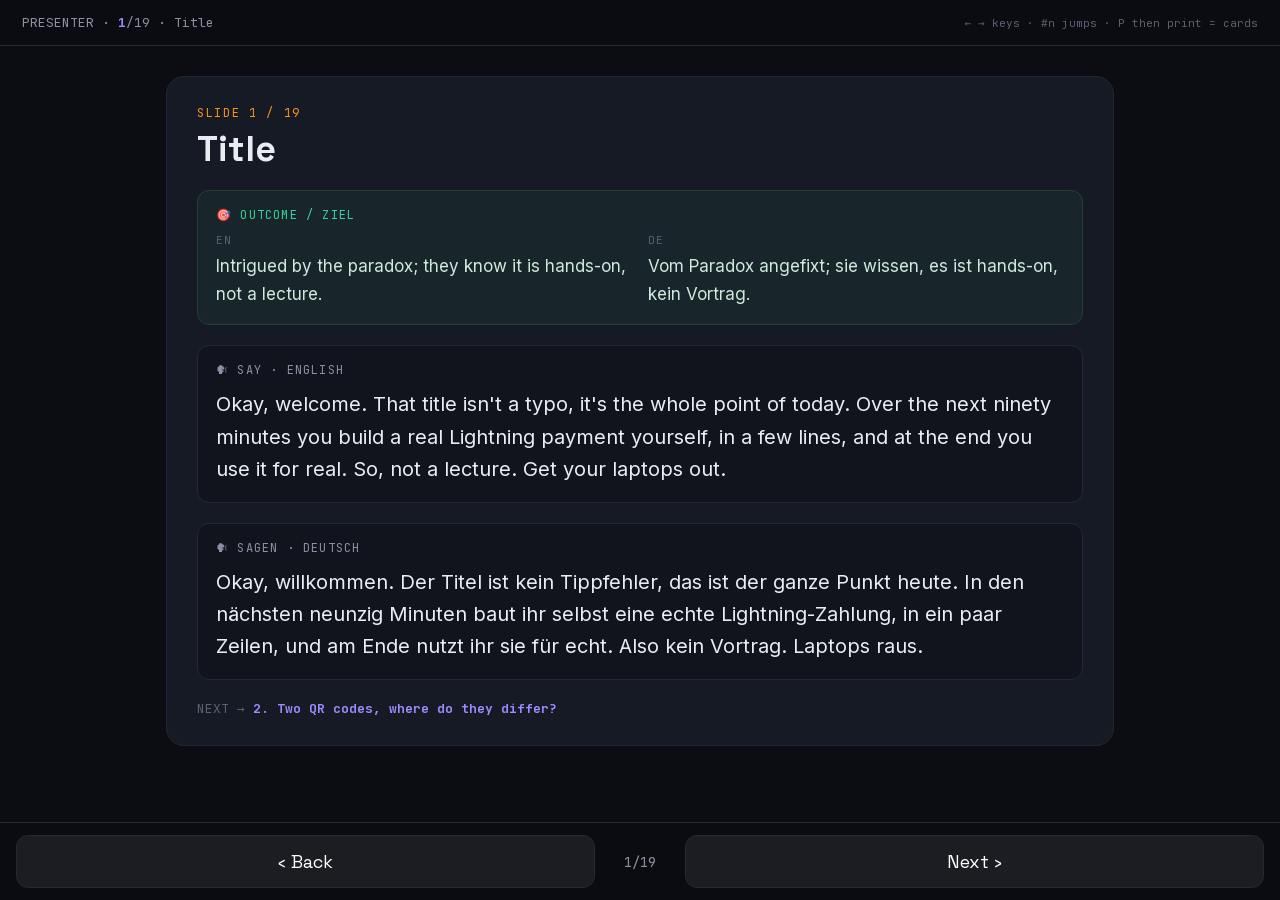
==== commit 9281dc34: "Rebuild: positive live workshop (build a pay function), move break-it to an at-home bonus, drop faci" ====
--- a/slides/presenter.html
+++ b/slides/presenter.html
@@ -4,7 +4,7 @@
 <meta charset="UTF-8">
 <meta name="viewport" content="width=device-width, initial-scale=1.0, viewport-fit=cover">
 <title>Presenter notes · LNURL workshop</title>
-<!-- fonts inlined as base64 — fully offline, no network -->
+<!-- fonts inlined as base64, fully offline, no network -->
 <style>
 @font-face {
   font-family: 'Inter';
@@ -170,6 +170,11 @@
 .eyebrow{font-family:'JetBrains Mono',monospace;font-size:12px;letter-spacing:.14em;text-transform:uppercase;color:var(--btc)}
 .card h2{font-size:clamp(22px,5vw,36px);line-height:1.15;margin:8px 0 4px}
 .block{margin-top:20px;border-radius:12px;padding:16px 18px;background:var(--bg2);border:1px solid var(--line)}
+.block.how{border-left:4px solid var(--btc)}
+.block.how ol{margin:8px 0 0;padding-left:22px}
+.block.how li{margin:6px 0;font-size:clamp(14px,1.9vw,17px);line-height:1.5}
+.block.how code{font-family:'JetBrains Mono',monospace;font-size:.92em;background:rgba(157,139,255,.14);color:#cdbcff;padding:1px 6px;border-radius:5px}
+.block.how b{color:var(--btc)}
 .block .h{display:flex;align-items:center;gap:9px;font-family:'JetBrains Mono',monospace;font-size:12px;letter-spacing:.1em;text-transform:uppercase;color:var(--mut);margin-bottom:10px}
 .outcome{border-color:#26402f;background:rgba(52,211,153,.06)}
 .outcome .h{color:var(--ok)}
@@ -217,121 +222,7 @@
   <button onclick="go(cur+1)">Next ›</button>
 </div>
 
-<script id="data" type="application/json">
-[
-{"t":"Title","oEN":"Intrigued by the paradox; they know it is hands-on, not a lecture.","oDE":"Vom Paradox angefixt; sie wissen, es ist hands-on, kein Vortrag.",
-"sEN":"Okay, welcome. That title isn't a typo, it's basically the whole point of today. Over the next ninety minutes you're going to build a little Lightning payment server yourself, use it to lie to a wallet, and then work out whether all of this is actually clever or actually a problem. So, not a lecture. Get your laptops and phones out.",
-"sDE":"Okay, willkommen. Der Titel ist kein Tippfehler, das ist eigentlich der ganze Punkt heute. In den nächsten neunzig Minuten baut ihr selber einen kleinen Lightning-Zahlungsserver, belügt damit eine Wallet, und findet dann raus, ob das alles wirklich clever ist oder eher ein Problem. Also kein Vortrag. Packt Laptops und Handys aus."},
-
-{"t":"Two QR codes, where do they differ?","oEN":"FACILITATION: cold open. Let them guess, do not reveal yet. Plant curiosity.","oDE":"MODERATION: Kalt-Start. Raten lassen, noch nicht auflösen. Neugier setzen.",
-"sEN":"Before anything, look at these two. Both are Lightning QR codes. To your eye they are the same. But one you can pay exactly once, for a fixed amount, and the other you can pay again and again, any amount you like. Shout it out: which is which, and what could possibly make them different? Hold your guess. By the end of today you will know exactly, and you will have built the second one yourself.",
-"sDE":"Bevor irgendwas: schaut euch die zwei an. Beide sind Lightning-QR-Codes. Für euer Auge sind sie gleich. Aber einen könnt ihr genau einmal bezahlen, fester Betrag, und den anderen immer wieder, jeden Betrag den ihr wollt. Ruft rein: welcher ist welcher, und was um alles in der Welt macht sie unterschiedlich? Haltet eure Vermutung fest. Bis heute Abend wisst ihr es genau, und ihr habt den zweiten selbst gebaut."},
-
-{"t":"Where is the Bitcoin?","oEN":"Plant the one question of the talk; scanning is just HTTP.","oDE":"Die zentrale Frage setzen; Scannen ist nur HTTP.",
-"sEN":"Quick show of hands, who's paid with a Lightning QR before? Right, most of you. Here's the thing nobody really tells you: that QR code is just a URL. You scan it, and your phone makes an HTTP request to some server. No signature, nothing on-chain, not at this point. So keep one question in your head for the next ninety minutes. Where's the actual Bitcoin in any of this?",
-"sDE":"Kurzes Handzeichen, wer hat schon mal mit einem Lightning-QR bezahlt? Genau, die meisten. Und jetzt das, was einem keiner so richtig sagt: dieser QR-Code ist einfach eine URL. Ihr scannt ihn, und euer Handy schickt einen HTTP-Request an irgendeinen Server. Keine Signatur, nichts auf der Chain, an der Stelle noch nicht. Behaltet also eine Frage im Kopf, die nächsten neunzig Minuten. Wo ist hier eigentlich das echte Bitcoin?"},
-
-{"t":"What is inside a Lightning QR","oEN":"They see Bitcoin is one thin layer and the rest is plain web.","oDE":"Sie sehen: Bitcoin ist eine dünne Schicht, der Rest ist Web.",
-"sEN":"This is basically the whole thing on one slide. Start at the top. You've got a QR code. Inside it is some bech32 text. That decodes to a URL. You call that URL over HTTP. Back comes JSON. Five layers, and every single one is just normal web. The Bitcoin part, the actual invoice, is this one orange line down here. So everything that feels like Lightning to you is really happening up in the web layers.",
-"sDE":"Das ist im Grunde das Ganze auf einer Folie. Fangt oben an. Ihr habt einen QR-Code. Da drin steckt bech32-Text. Der wird zu einer URL. Die ruft ihr über HTTP auf. Zurück kommt JSON. Fünf Schichten, und jede einzelne ist einfach nur normales Web. Der Bitcoin-Teil, die eigentliche Invoice, ist diese eine orange Zeile hier unten. Alles, was sich für euch nach Lightning anfühlt, passiert eigentlich oben in den Web-Schichten."},
-
-{"t":"The idea behind the next 90 minutes","oEN":"State the argument they will judge by the end.","oDE":"Das Argument benennen, das sie am Ende beurteilen.",
-"sEN":"So here's what I'm actually claiming. The thing that made Lightning usable isn't really Bitcoin, it's web tech, and along the way it quietly put trust back into a server. OpenCryptoPay then takes that exact same move and runs with it, to any coin on any chain. And your job today is to understand exactly what it solves, what it asks you to trust, and the one open problem worth building on.",
-"sDE":"Also was ich eigentlich behaupte: das, was Lightning benutzbar gemacht hat, ist gar nicht so richtig Bitcoin, sondern Web-Technik, und dabei ist ganz leise wieder Vertrauen in einen Server gewandert. OpenCryptoPay nimmt genau diesen Move und zieht ihn durch, auf jede Coin, jede Chain. Und eure Aufgabe heute ist, genau zu verstehen, was es löst, was es euch abverlangt zu vertrauen, und das eine offene Problem, auf dem sich bauen lässt."},
-
-{"t":"Lightning, in one slide","oEN":"Refresh the baseline and name the gap LNURL fills.","oDE":"Basis auffrischen und die Lücke benennen, die LNURL füllt.",
-"sEN":"Thirty seconds of recap, because you know this already. Lightning is fast, cheap payments over channels. A payment is just an invoice that the person getting paid signs. The annoying part is they have to make a brand new invoice every single time. No fixed address you can reuse, no clean here-pay-me link. And that one annoyance is the reason everything nice you've ever used had to be built on top of it.",
-"sDE":"Dreißig Sekunden Wiederholung, ihr kennt das eh. Lightning sind schnelle, billige Zahlungen über Channels. Eine Zahlung ist einfach eine Invoice, die der signiert, der das Geld kriegt. Das Nervige: er muss jedes einzelne Mal eine komplett neue Invoice machen. Keine feste Adresse zum Wiederverwenden, kein sauberer Hier-zahl-mir-Link. Und genau dieses eine Ärgernis ist der Grund, warum alles Schöne, das ihr je benutzt habt, obendrauf gebaut werden musste."},
-
-{"t":"That bolt-on layer is LNURL","oEN":"Follow the concrete two-round-trip flow.","oDE":"Den konkreten Zwei-Round-Trip-Ablauf verstehen.",
-"sEN":"LNURL is what fixes that. The QR is just bech32 of an https URL. Follow the arrows: your wallet does a GET on the pay endpoint, the server sends back this payRequest with a callback and some metadata. Then the wallet hits the callback with an amount, and the server finally hands over the bolt11 invoice. Two HTTP requests, and notice, the Bitcoin only turns up in that very last reply.",
-"sDE":"LNURL ist das, was das löst. Der QR ist nur bech32 von einer https-URL. Folgt den Pfeilen: eure Wallet macht ein GET auf den Pay-Endpoint, der Server schickt diesen payRequest zurück, mit einem Callback und ein bisschen Metadaten. Dann ruft die Wallet den Callback mit einem Betrag auf, und der Server rückt endlich die bolt11-Invoice raus. Zwei HTTP-Requests, und seht ihr, das Bitcoin taucht erst in der allerletzten Antwort auf."},
-
-{"t":"One pattern, four jobs","oEN":"Map the LNURL family; pay is today's focus.","oDE":"Die LNURL-Familie einordnen; pay ist der Fokus.",
-"sEN":"Same idea, four different uses. Pay is the one we'll build, your reusable send-me-money link. Withdraw is the opposite, you scan to pull money in. Auth lets you log in with no password, just a signature. And channel opens a channel for you automatically. Oh, and a Lightning Address, that name-at-domain thing, is honestly just a nicer name for an LNURL-pay link. We're sticking with pay.",
-"sDE":"Gleiche Idee, vier verschiedene Anwendungen. Pay bauen wir gleich, euer wiederverwendbarer Schick-mir-Geld-Link. Withdraw ist das Gegenteil, ihr scannt, um Geld reinzuziehen. Auth lässt euch ohne Passwort einloggen, nur mit einer Signatur. Und channel macht euch automatisch einen Channel auf. Ach, und eine Lightning Address, dieses Name-at-Domain, ist ehrlich gesagt nur ein hübscherer Name für einen LNURL-pay-Link. Wir bleiben bei pay."},
-
-{"t":"The friendly name: Lightning Address","oEN":"They see a Lightning Address is just a human label that resolves to an LNURL-pay URL — no new protocol.","oDE":"Sie sehen: eine Lightning Address ist nur ein menschliches Etikett, das zu einer LNURL-pay-URL auflöst — kein neues Protokoll.",
-"sEN":"Quick one before we build. You've all seen these name-at-domain addresses, like coffee-at-some-shop. It looks like email, on purpose. But it's nothing new under the hood: the wallet just rewrites it to https-host-slash-well-known-slash-lnurlp-slash-coffee, fires one HTTPS request, gets back the payRequest, asks for the amount, gets a bolt11, pays. Four steps, all web. So name-at-domain is just a friendly label sitting on top of the exact LNURL-pay flow you're about to build by hand. Nothing on-chain here either.",
-"sDE":"Kurz, bevor wir bauen. Ihr habt alle diese Name-at-Domain-Adressen gesehen, sowas wie coffee-at-irgendein-Shop. Sieht aus wie E-Mail, absichtlich. Aber darunter ist nichts Neues: die Wallet schreibt das einfach um zu https-Host-slash-well-known-slash-lnurlp-slash-coffee, schickt einen HTTPS-Request, kriegt den payRequest, fragt den Betrag ab, bekommt eine bolt11, zahlt. Vier Schritte, alles Web. Name-at-Domain ist also nur ein hübsches Etikett auf genau dem LNURL-pay-Flow, den ihr gleich von Hand baut. Auch hier nichts auf der Chain."},
-
-{"t":"Now build it","oEN":"FACILITATION: you demo the dfx.shop test-product purchase live; students watch. ~2-3 min.","oDE":"MODERATION: du kaufst das dfx.shop-Testprodukt live vor; Studenten schauen zu. ~2-3 Min.",
-"sEN":"Alright, slides away, let's actually do something. Warm-up is on me: I scan this QR, it opens the dfx.shop checkout with a one-cent test product, I confirm, and OpenCryptoPay settles it in seconds. That's a real merchant, real money, real OCP — the thing we spend the next hour taking apart. Scan along on your phone if you like, you don't have to pay. Then open a terminal and we'll jump into the lab sheet.",
-"sDE":"Gut, Folien weg, lass uns was machen. Das Warm-up übernehme ich: ich scanne diesen QR, der öffnet die dfx.shop-Kasse mit einem Ein-Cent-Testprodukt, ich bestätige, und OpenCryptoPay wickelt es in Sekunden ab. Echter Merchant, echtes Geld, echtes OCP — genau das, was wir die nächste Stunde auseinandernehmen. Scannt ruhig mit auf eurem Handy, zahlen müsst ihr nicht. Dann macht ein Terminal auf und wir springen ins Lab-Sheet."},
-
-{"t":"It is only a URL","oEN":"They get QR equals URL — and that a Lightning Address is just that URL with a friendly name — by resolving one on their own server.","oDE":"Begreifen: QR ist eine URL — und eine Lightning Address nur derselbe URL mit hübschem Namen, durch Auflösen auf dem eigenen Server.",
-"sEN":"Run the first command on the sheet. You take this scary-looking lnurl1 string, throw it at the client, and out comes a completely normal https URL. That's all it is. The big mystery of LNURL is just bech32 wrapped around a link. The QR is a URL. Still zero Bitcoin at this point. Now look at what that URL actually is, a slash-well-known-slash-lnurlp-slash-coffee path. That is exactly what a Lightning Address resolves to. Type coffee-at-your-host into any wallet and it just fetches this. So prove it yourselves, start your merchant and curl your own well-known path. The same payRequest comes back. You just gave a seventy-line server a Lightning Address. Name-at-domain is a label, nothing more.",
-"sDE":"Führt den ersten Befehl auf dem Sheet aus. Ihr nehmt diesen furchteinflößenden lnurl1-String, werft ihn dem Client hin, und raus kommt eine völlig normale https-URL. Mehr ist das nicht. Das große Geheimnis von LNURL ist nur bech32, um einen Link gewickelt. Der QR ist eine URL. Immer noch null Bitcoin an der Stelle. Und jetzt schaut, was diese URL eigentlich ist, ein well-known-lnurlp-coffee-Pfad. Genau das löst eine Lightning Address auf. Tippt coffee-at-eurem-Host in irgendeine Wallet, und sie holt genau das. Beweist es selbst, startet euren Merchant und curlt euren eigenen well-known-Pfad. Derselbe payRequest kommt zurück. Ihr habt einem 70-Zeilen-Server gerade eine Lightning Address gegeben. Name-at-Domain ist ein Etikett, mehr nicht."},
-
-{"t":"Become the merchant","oEN":"Each pair runs their own LNURL-pay server and sees the wire format.","oDE":"Jedes Paar fährt den eigenen Server und sieht das Wire-Format.",
-"sEN":"Now you're the server. Fire up lnurl_merchant.py and curl the pay endpoint. That little blob of JSON? That's the entire merchant side of LNURL-pay. Seventy lines of Python and it's speaking fluent Lightning. Change the text in the metadata, restart it, curl it again, and you can make a wallet show whatever you want. Let that sink in for a second, because it's about to get interesting.",
-"sDE":"Jetzt seid ihr der Server. Startet lnurl_merchant.py und curlt den Pay-Endpoint. Dieser kleine JSON-Klumpen? Das ist die komplette Händlerseite von LNURL-pay. Siebzig Zeilen Python, und das Ding spricht fließend Lightning. Ändert den Text in den Metadaten, startet neu, curlt nochmal, und ihr könnt eine Wallet anzeigen lassen, was ihr wollt. Lasst das mal kurz sacken, denn gleich wird's spannend."},
-
-{"t":"So what stops you from lying?","oEN":"Provoke the attack; they run spoof mode themselves.","oDE":"Den Angriff provozieren; sie starten Spoof selbst.",
-"sEN":"So if you're the one deciding what the screen says, what's stopping you from showing coffee for 21 sats but taking more? Let's find out, and we'll do it twice. First the loud way: run the merchant with the spoof flag, it bills a thousand times the amount. Then the sneaky way, spoof swap: it keeps the price at exactly 21 sats but binds the invoice to something else entirely. Keep an eye on which check catches which. The only thing between that honest little screen and a malicious invoice is one check, and it's on the wallet to do it.",
-"sDE":"Wenn ihr entscheidet, was auf dem Screen steht, was hält euch davon ab, Kaffee für 21 Sats anzuzeigen, aber mehr zu nehmen? Finden wir's raus, und zwar zweimal. Erst der laute Weg: Merchant mit dem Spoof-Flag, der bucht das Tausendfache ab. Dann der subtile, Spoof swap: der lässt den Preis bei exakt 21 Sats, bindet die Invoice aber an etwas ganz anderes. Achtet drauf, welche Prüfung welchen Angriff fängt. Das Einzige zwischen diesem ehrlichen Screen und einer bösartigen Invoice ist eine einzige Prüfung, und die muss die Wallet machen."},
-
-{"t":"The wallet has to catch it","oEN":"They watch the client detect the lie, then ask what it checked.","oDE":"Sie sehen den Client die Lüge fangen und fragen, was er prüfte.",
-"sEN":"Run the client against all three. Honest: amounts line up, hashes line up, PASS. Loud spoof: the amount's a thousand times bigger, ATTACK DETECTED, easy, the amount check alone nailed it. Now the interesting one, the swap: the amount is perfect, 21 sats, the amount check is happy, and it STILL says ATTACK DETECTED, because only the description_hash gives it away. That's the whole point, and it raises the obvious question, what did that hash check actually do?",
-"sDE":"Lasst den Client gegen alle drei laufen. Ehrlich: Beträge passen, Hashes passen, PASS. Lauter Spoof: Betrag tausendmal größer, ATTACK DETECTED, einfach, das fängt schon die Betragsprüfung. Jetzt der spannende, der Swap: Betrag perfekt, 21 Sats, die Betragsprüfung ist zufrieden, und trotzdem sagt er ATTACK DETECTED, weil ihn nur der description_hash verrät. Genau das ist der Punkt, und es wirft die naheliegende Frage auf: was hat diese Hash-Prüfung eigentlich gemacht?"},
-
-{"t":"The defence: the hash binding (LUD-06)","oEN":"They get the binding AND that the check lives in the client.","oDE":"Sie verstehen das Binding UND dass die Prüfung im Client liegt.",
-"sEN":"This is the bit that matters, and the swap you just ran is the cleanest example of it. The invoice carries a description_hash, and a wallet doing its job checks it matches the sha256 of the metadata it showed you. Honest, they're equal. Swap, the price was honest but the hashes differ, so you bail, and nothing else would have caught it. That's the power of the binding. But here's the catch: the rule is in the protocol, the check runs in the wallet. The blockchain enforces none of it. And yeah, some wallets have shipped without it.",
-"sDE":"Das ist der Teil, auf den es ankommt, und der Swap von eben ist das sauberste Beispiel dafür. Die Invoice bringt einen description_hash mit, und eine Wallet, die ihren Job macht, prüft, ob der zum sha256 der gezeigten Metadaten passt. Ehrlich: gleich. Swap: der Preis war ehrlich, aber die Hashes unterscheiden sich, also brecht ihr ab, und nichts anderes hätte das gefangen. Das ist die Stärke der Bindung. Aber der Haken: die Regel steht im Protokoll, die Prüfung passiert in der Wallet. Die Blockchain erzwingt davon nichts. Und ja, es gab Wallets, die das einfach weggelassen haben."},
-
-{"t":"What Bitcoin removed, LNURL brought back","oEN":"Name the cost: a server, a watcher, an optional guard.","oDE":"Den Preis benennen: Server, Beobachter, optionaler Schutz.",
-"sEN":"Let's zoom out for a sec. What did Bitcoin take away that LNURL just quietly put back? A server, that you have to reach and trust to be honest. Someone who can watch every payment you make, who, how much, when, so much for privacy. And a safety check that's optional and lives in the client, we didn't even bother verifying the invoice signature today. I'm not saying that's bad. It's a trade. You're paying for good UX with trust. Hang on to that for the red team in a bit.",
-"sDE":"Lass uns kurz rauszoomen. Was hat Bitcoin weggenommen, das LNURL einfach wieder reingeholt hat? Einen Server, den ihr erreichen und dem ihr vertrauen müsst, dass er ehrlich ist. Jemanden, der jede Zahlung mitlesen kann, wer, wie viel, wann, so viel zum Thema Privatsphäre. Und eine Schutzprüfung, die optional ist und im Client sitzt, wir haben heute nicht mal die Signatur der Invoice geprüft. Ich sag nicht, dass das schlecht ist. Es ist ein Tausch. Ihr bezahlt gute UX mit Vertrauen. Haltet das fest fürs Red Team gleich."},
-
-{"t":"OpenCryptoPay","oEN":"Bridge cleanly from LNURL to the DFX standard.","oDE":"Sauber von LNURL zum DFX-Standard überleiten.",
-"sEN":"Okay, now the DFX piece. OpenCryptoPay is an open standard, and it takes this exact same payRequest we just built and stretches it, from a single Lightning invoice to a whole menu of different coins on different chains.",
-"sDE":"Okay, jetzt der DFX-Teil. OpenCryptoPay ist ein offener Standard, und der nimmt genau diesen payRequest, den wir gerade gebaut haben, und dehnt ihn aus, von einer einzelnen Lightning-Invoice zu einem ganzen Menü aus verschiedenen Coins auf verschiedenen Chains."},
-
-{"t":"One QR, many ways to pay","oEN":"Show the concrete extension: the transferAmounts array.","oDE":"Die konkrete Erweiterung zeigen: transferAmounts.",
-"sEN":"Back to your keyboards for thirty seconds. Same merchant, add the ocp flag, curl it. Same tag, payRequest, but now there's this transferAmounts array. Pay with Lightning in BTC, or Ethereum in USDT, or Polygon in USDC, all for the same coffee. You didn't learn a new protocol, you added one field. The wallet just gets handed a list of ways to pay.",
-"sDE":"Nochmal kurz an die Tastatur. Gleicher Merchant, ocp-Flag dran, curlen. Gleicher Tag, payRequest, aber jetzt gibt's dieses transferAmounts-Array. Zahl mit Lightning in BTC, oder Ethereum in USDT, oder Polygon in USDC, alles für denselben Kaffee. Ihr habt kein neues Protokoll gelernt, ihr habt ein Feld ergänzt. Die Wallet kriegt einfach eine Liste an Zahlwegen hingelegt."},
-
-{"t":"The wallet shows a menu","oEN":"Make multi-asset tangible and explain backward compatibility.","oDE":"Multi-Asset greifbar machen, Abwärtskompatibilität erklären.",
-"sEN":"From the user's side it's just a menu: pay with Lightning, or USDT, or USDC, pick one. And here's the neat trick, an old wallet that only knows Lightning just ignores everything else and grabs the top option. They built it to stay backward compatible on purpose.",
-"sDE":"Aus Nutzersicht ist es nur ein Menü: zahl mit Lightning, oder USDT, oder USDC, such dir was aus. Und jetzt der nette Trick: eine alte Wallet, die nur Lightning kann, ignoriert den Rest einfach und nimmt die oberste Option. Das haben sie absichtlich abwärtskompatibel gebaut."},
-
-{"t":"What binds the price?","oEN":"Show the open rate question as a builder challenge.","oDE":"Die offene Rate-Frage als Builder-Challenge zeigen.",
-"sEN":"Here's the open question, and you can see it in ten seconds. Remember, the hash locked down the description. So what locks down the price? Change USDT to ninety-nine in your transferAmounts, restart, curl again, and the quote just changes. Today the operator quotes that rate, the way every exchange does, and across chains there's no single hash holding it together yet. Binding it trustlessly is the open frontier, and exactly the kind of thing you could build. Bring it to the red team.",
-"sDE":"Hier ist die offene Frage, und ihr seht sie in zehn Sekunden. Denkt dran, der Hash hat die Beschreibung festgenagelt. Was nagelt den Preis fest? Setzt USDT auf neunundneunzig in eurem transferAmounts, neu starten, nochmal curlen, und der Kurs ändert sich einfach. Heute quotet der Betreiber diesen Kurs, so wie jede Börse das tut, und über die Chains hinweg gibt's noch keinen einzelnen Hash, der das zusammenhält. Das trustless zu binden ist die offene Frontier, und genau das, was ihr bauen könntet. Nehmt's mit ins Red Team."},
-
-{"t":"SPAR Switzerland","oEN":"Ground it in a real rollout and name why it works.","oDE":"In echtem Rollout erden und benennen, warum es funktioniert.",
-"sEN":"And this is real, it's running right now. SPAR in Switzerland uses OpenCryptoPay, a fixed QR at the checkout, scan and you're done in seconds. Here's why it works: it meets shoppers in the wallet they already have, and the hard parts, the rate, the chain, the settlement risk, are handled server-side so the buyer never sees them. That's the engineering win, and it's live, not a slide.",
-"sDE":"Und das ist echt, das läuft gerade. SPAR in der Schweiz nutzt OpenCryptoPay, fester QR an der Kasse, scannen und in Sekunden fertig. Und so funktioniert's: es holt die Leute in der Wallet ab, die sie eh haben, und die harten Teile, Kurs, Chain, Settlement-Risiko, laufen serverseitig, sodass der Käufer sie nie sieht. Das ist der Engineering-Gewinn, und er ist live, keine Folie."},
-
-{"t":"So which is it?","oEN":"Frame both sides of the debate and set up the red team.","oDE":"Beide Seiten rahmen und das Red Team aufsetzen.",
-"sEN":"So, which is it? On the left, the optimistic read: it's a bridge that meets people where they are, real checkout, works with old wallets, and honestly, we've always paid for usable money with some trust, exchanges, banks, all of it. On the right, the honest cost: you depend on the operator for the rate, the settlement, and the privacy of who paid. A real dependency, the same one every payment rail carries, and the bet is that good engineering makes it worth it. In a minute, you're going to argue both sides.",
-"sDE":"Also, was ist es? Links die optimistische Lesart: eine Brücke, die Leute dort abholt, wo sie sind, echter Checkout, läuft mit alten Wallets, und ehrlich, wir haben benutzbares Geld immer mit ein bisschen Vertrauen bezahlt, Börsen, Banken, alles. Rechts der ehrliche Preis: ihr hängt vom Betreiber ab für Kurs, Settlement und die Privatsphäre, wer gezahlt hat. Eine echte Abhängigkeit, dieselbe, die jede Zahlungsschiene hat, und die Wette ist, dass gutes Engineering es wert macht. Gleich argumentiert ihr beide Seiten."},
-
-{"t":"Break the trust model","oEN":"FACILITATION: launch the pairs exercise clearly. 15 min.","oDE":"MODERATION: die Paar-Übung klar starten. 15 Min.",
-"sEN":"On your own or in a pair, fifteen minutes. Find me either the strongest attack, or the objection that just kills the whole thing. Doesn't need a slide, one minute of making your case is plenty. I'll take the best one, defend it as hard as I can, and then try to tear it apart. Off you go.",
-"sDE":"Allein oder zu zweit, fünfzehn Minuten. Findet mir entweder den stärksten Angriff, oder den Einwand, der das Ganze einfach kippt. Braucht keine Folie, eine Minute, in der ihr euren Fall macht, reicht völlig. Ich nehm den besten, verteidige ihn so hart ich kann, und versuch ihn dann auseinanderzunehmen. Los geht's."},
-
-{"t":"Where to attack, pick one","oEN":"Give angles so no pair is stuck; keep energy high.","oDE":"Blickwinkel geben, damit kein Paar feststeckt.",
-"sEN":"If you're staring at a blank page, just pick an angle. The check that's optional and client-side. The signature we never verified. The fact that the server logs everyone's payments. How you'd bind the rate across chains so nobody has to trust it. Who holds value between scan and settle, and how you'd shrink that window. Or phishing that domain-tied login. Pick one and really dig in.",
-"sDE":"Wenn ihr auf ein leeres Blatt starrt, nehmt einfach einen Blickwinkel. Die Prüfung, die optional und im Client ist. Die Signatur, die wir nie verifiziert haben. Dass der Server die Zahlungen von allen mitschreibt. Wie ihr den Kurs über Chains hinweg bindet, sodass ihm niemand vertrauen muss. Wer zwischen Scan und Settlement den Wert hält, und wie ihr dieses Fenster verkleinert. Oder dieses domain-gebundene Login phishen. Nehmt eins und grabt euch richtig rein."},
-
-{"t":"My honest take","oEN":"Give an honest, opinionated synthesis; invite disagreement.","oDE":"Ehrliche, klare Meinung; Widerspruch einladen.",
-"sEN":"Okay, my honest opinion, and feel free to push back. LNURL is genuinely the biggest UX win Lightning ever had, it won for a reason. The hash binding is solid, when wallets actually bother to do it. And to be precise, not breathless: at the till, settlement is custodial and the asset that moves may not be BTC. That's a deliberate UX trade, and a good standard names it openly. The open part, binding the rate and settlement trustlessly across chains, nobody's fully solved yet, and that's exactly the kind of thing some of you could go and build.",
-"sDE":"Okay, meine ehrliche Meinung, und widersprecht ruhig. LNURL ist wirklich der größte UX-Gewinn, den Lightning je hatte, das hat aus gutem Grund gewonnen. Das Hash-Binding ist solide, wenn Wallets sich denn die Mühe machen. Und um präzise zu sein, nicht atemlos: an der Kasse ist das Settlement custodial, und das, was sich bewegt, ist nicht unbedingt BTC. Das ist ein bewusster UX-Tausch, und ein guter Standard benennt das offen. Der offene Teil, Kurs und Settlement trustless über Chains zu binden, hat noch keiner ganz gelöst, und genau das könnten ein paar von euch bauen."},
-
-{"t":"Get paid. For real.","oEN":"FACILITATION: the live payoff. Have everyone make a coinos Lightning Address first, then walk around and pay 3-5 with real sats via OpenCryptoPay; project one wallet receiving.","oDE":"MODERATION: der Live-Payoff. Erst alle eine coinos-Lightning-Address anlegen lassen, dann rumgehen und 3-5 Leute mit echten Sats via OpenCryptoPay bezahlen; eine Wallet beim Empfang auf die Leinwand.",
-"sEN":"Last thing, and this one is real. Open coinos.io in your browser, sign up, it takes a minute and gives you a Lightning Address, your-name-at-coinos.io. That is an LNURL-pay endpoint, the exact thing you built today. Put it on your screen. Now I am going to walk around and pay a few of you, real satoshis, with OpenCryptoPay. Watch the balance jump. And remember what is happening under the hood: my wallet just ran your payRequest flow against coinos's server. The thing you spent the hour building and breaking, it just moved real money. That is the whole point. It works.",
-"sDE":"Letzte Sache, und die ist echt. Öffnet coinos.io im Browser, meldet euch an, dauert eine Minute und gibt euch eine Lightning Address, euer-name-at-coinos.io. Das ist ein LNURL-pay-Endpoint, genau das, was ihr heute gebaut habt. Packt sie auf euren Bildschirm. Jetzt gehe ich rum und bezahle ein paar von euch, echte Satoshis, mit OpenCryptoPay. Schaut zu, wie der Kontostand hochspringt. Und denkt dran, was unter der Haube passiert: meine Wallet hat gerade euren payRequest-Flow gegen coinos' Server ausgeführt. Das Ding, das ihr eine Stunde gebaut und zerlegt habt, hat gerade echtes Geld bewegt. Das ist der ganze Punkt. Es funktioniert."},
-
-{"t":"Take it home","oEN":"Give three concrete things to do after the session.","oDE":"Drei konkrete Dinge für danach mitgeben.",
-"sEN":"Three things to take with you. One, point your own wallet at your spoof merchant and see if it actually catches the lie, or if it would've just paid. Two, add a successAction link and turn it into a phishing page, then ask yourself whose job it is to clean that up. Three, try to design something that locks down the OCP price the same way the hash locks down the description. It's all in the hands-on folder.",
-"sDE":"Drei Sachen für den Weg. Erstens, richtet eure eigene Wallet auf euren Spoof-Merchant und schaut, ob sie die Lüge wirklich fängt, oder ob sie einfach gezahlt hätte. Zweitens, baut einen successAction-Link ein und macht 'ne Phishing-Seite draus, und dann fragt euch, wessen Job es ist, das aufzuräumen. Drittens, versucht was zu entwerfen, das den OCP-Preis genauso festnagelt wie der Hash die Beschreibung. Ist alles im hands-on-Ordner."},
-
-{"t":"It is just the web, almost all the way down","oEN":"Land the thesis and close warmly.","oDE":"Die These landen und warm abschließen.",
-"sEN":"So, where was the Bitcoin? Turns out, mostly that one thin layer at the bottom. The magic was never really magic, and the trust was there the whole time, you just couldn't see it. Now you can, and you get to decide what you build on top of it. Thanks, everyone.",
-"sDE":"Also, wo war das Bitcoin? Wie sich rausstellt, meistens diese eine dünne Schicht ganz unten. Die Magie war nie wirklich Magie, und das Vertrauen war die ganze Zeit da, ihr habt's nur nicht gesehen. Jetzt schon, und ihr entscheidet, was ihr darauf baut. Danke euch."}
-]
-</script>
+<script id="data" type="application/json">[{"t": "Title", "oEN": "Intrigued by the paradox; they know it is hands-on, not a lecture.", "oDE": "Vom Paradox angefixt; sie wissen, es ist hands-on, kein Vortrag.", "sEN": "Okay, welcome. That title isn't a typo, it's the whole point of today. Over the next ninety minutes you build a real Lightning payment yourself, in a few lines, and at the end you use it for real. So, not a lecture. Get your laptops out.", "sDE": "Okay, willkommen. Der Titel ist kein Tippfehler, das ist der ganze Punkt heute. In den nächsten neunzig Minuten baut ihr selbst eine echte Lightning-Zahlung, in ein paar Zeilen, und am Ende nutzt ihr sie für echt. Also kein Vortrag. Laptops raus."}, {"t": "Two QR codes, where do they differ?", "oEN": "FACILITATION: cold open. Let them guess, do not reveal yet. Plant curiosity.", "oDE": "MODERATION: Kalt-Start. Raten lassen, noch nicht auflösen. Neugier setzen.", "sEN": "Before anything, look at these two. Both are Lightning QR codes. To your eye they are the same. But one you can pay exactly once, for a fixed amount, and the other you can pay again and again, any amount you like. Shout it out: which is which, and what could possibly make them different? Hold your guess. By the end of today you will know exactly, and you will have built the second one yourself.", "sDE": "Bevor irgendwas: schaut euch die zwei an. Beide sind Lightning-QR-Codes. Für euer Auge sind sie gleich. Aber einen könnt ihr genau einmal bezahlen, fester Betrag, und den anderen immer wieder, jeden Betrag den ihr wollt. Ruft rein: welcher ist welcher, und was um alles in der Welt macht sie unterschiedlich? Haltet eure Vermutung fest. Bis heute Abend wisst ihr es genau, und ihr habt den zweiten selbst gebaut."}, {"t": "Where is the Bitcoin?", "oEN": "Plant the one question of the talk; scanning is just HTTP.", "oDE": "Die zentrale Frage setzen; Scannen ist nur HTTP.", "sEN": "Quick show of hands, who's paid with a Lightning QR before? Right, most of you. Here's the thing nobody really tells you: that QR code is just a URL. You scan it, and your phone makes an HTTP request to some server. No signature, nothing on-chain, not at this point. So keep one question in your head for the next ninety minutes. Where's the actual Bitcoin in any of this?", "sDE": "Kurzes Handzeichen, wer hat schon mal mit einem Lightning-QR bezahlt? Genau, die meisten. Und jetzt das, was einem keiner so richtig sagt: dieser QR-Code ist einfach eine URL. Ihr scannt ihn, und euer Handy schickt einen HTTP-Request an irgendeinen Server. Keine Signatur, nichts auf der Chain, an der Stelle noch nicht. Behaltet also eine Frage im Kopf, die nächsten neunzig Minuten. Wo ist hier eigentlich das echte Bitcoin?"}, {"t": "What is inside a Lightning QR", "oEN": "They see Bitcoin is one thin layer and the rest is plain web.", "oDE": "Sie sehen: Bitcoin ist eine dünne Schicht, der Rest ist Web.", "sEN": "This is basically the whole thing on one slide. Start at the top. You've got a QR code. Inside it is some bech32 text. That decodes to a URL. You call that URL over HTTP. Back comes JSON. Five layers, and every single one is just normal web. The Bitcoin part, the actual invoice, is this one orange line down here. So everything that feels like Lightning to you is really happening up in the web layers.", "sDE": "Das ist im Grunde das Ganze auf einer Folie. Fangt oben an. Ihr habt einen QR-Code. Da drin steckt bech32-Text. Der wird zu einer URL. Die ruft ihr über HTTP auf. Zurück kommt JSON. Fünf Schichten, und jede einzelne ist einfach nur normales Web. Der Bitcoin-Teil, die eigentliche Invoice, ist diese eine orange Zeile hier unten. Alles, was sich für euch nach Lightning anfühlt, passiert eigentlich oben in den Web-Schichten."}, {"t": "The idea behind the next 90 minutes", "oEN": "State the argument they will judge by the end.", "oDE": "Das Argument benennen, das sie am Ende beurteilen.", "sEN": "So here's what I'm actually claiming. The thing that made Lightning usable isn't really Bitcoin, it's web tech, and along the way it quietly put trust back into a server. OpenCryptoPay then takes that exact same move and runs with it, to any coin on any chain. And your job today is to understand exactly what it solves, what it asks you to trust, and the one open problem worth building on.", "sDE": "Also was ich eigentlich behaupte: das, was Lightning benutzbar gemacht hat, ist gar nicht so richtig Bitcoin, sondern Web-Technik, und dabei ist ganz leise wieder Vertrauen in einen Server gewandert. OpenCryptoPay nimmt genau diesen Move und zieht ihn durch, auf jede Coin, jede Chain. Und eure Aufgabe heute ist, genau zu verstehen, was es löst, was es euch abverlangt zu vertrauen, und das eine offene Problem, auf dem sich bauen lässt."}, {"t": "Lightning, in one slide", "oEN": "Refresh the baseline and name the gap LNURL fills.", "oDE": "Basis auffrischen und die Lücke benennen, die LNURL füllt.", "sEN": "Thirty seconds of recap, because you know this already. Lightning is fast, cheap payments over channels. A payment is just an invoice that the person getting paid signs. The annoying part is they have to make a brand new invoice every single time. No fixed address you can reuse, no clean here-pay-me link. And that one annoyance is the reason everything nice you've ever used had to be built on top of it.", "sDE": "Dreißig Sekunden Wiederholung, ihr kennt das eh. Lightning sind schnelle, billige Zahlungen über Channels. Eine Zahlung ist einfach eine Invoice, die der signiert, der das Geld kriegt. Das Nervige: er muss jedes einzelne Mal eine komplett neue Invoice machen. Keine feste Adresse zum Wiederverwenden, kein sauberer Hier-zahl-mir-Link. Und genau dieses eine Ärgernis ist der Grund, warum alles Schöne, das ihr je benutzt habt, obendrauf gebaut werden musste."}, {"t": "That bolt-on layer is LNURL", "oEN": "Follow the concrete two-round-trip flow.", "oDE": "Den konkreten Zwei-Round-Trip-Ablauf verstehen.", "sEN": "LNURL is what fixes that. The QR is just bech32 of an https URL. Follow the arrows: your wallet does a GET on the pay endpoint, the server sends back this payRequest with a callback and some metadata. Then the wallet hits the callback with an amount, and the server finally hands over the bolt11 invoice. Two HTTP requests, and notice, the Bitcoin only turns up in that very last reply.", "sDE": "LNURL ist das, was das löst. Der QR ist nur bech32 von einer https-URL. Folgt den Pfeilen: eure Wallet macht ein GET auf den Pay-Endpoint, der Server schickt diesen payRequest zurück, mit einem Callback und ein bisschen Metadaten. Dann ruft die Wallet den Callback mit einem Betrag auf, und der Server rückt endlich die bolt11-Invoice raus. Zwei HTTP-Requests, und seht ihr, das Bitcoin taucht erst in der allerletzten Antwort auf."}, {"t": "One pattern, four jobs", "oEN": "Map the LNURL family; pay is today's focus.", "oDE": "Die LNURL-Familie einordnen; pay ist der Fokus.", "sEN": "Same idea, four different uses. Pay is the one we'll build, your reusable send-me-money link. Withdraw is the opposite, you scan to pull money in. Auth lets you log in with no password, just a signature. And channel opens a channel for you automatically. Oh, and a Lightning Address, that name-at-domain thing, is honestly just a nicer name for an LNURL-pay link. We're sticking with pay.", "sDE": "Gleiche Idee, vier verschiedene Anwendungen. Pay bauen wir gleich, euer wiederverwendbarer Schick-mir-Geld-Link. Withdraw ist das Gegenteil, ihr scannt, um Geld reinzuziehen. Auth lässt euch ohne Passwort einloggen, nur mit einer Signatur. Und channel macht euch automatisch einen Channel auf. Ach, und eine Lightning Address, dieses Name-at-Domain, ist ehrlich gesagt nur ein hübscherer Name für einen LNURL-pay-Link. Wir bleiben bei pay."}, {"t": "The friendly name: Lightning Address", "oEN": "They see a Lightning Address is just a human label that resolves to an LNURL-pay URL, no new protocol.", "oDE": "Sie sehen: eine Lightning Address ist nur ein menschliches Etikett, das zu einer LNURL-pay-URL auflöst, kein neues Protokoll.", "sEN": "Quick one before we build. You've all seen these name-at-domain addresses, like coffee-at-some-shop. It looks like email, on purpose. But it's nothing new under the hood: the wallet just rewrites it to https-host-slash-well-known-slash-lnurlp-slash-coffee, fires one HTTPS request, gets back the payRequest, asks for the amount, gets a bolt11, pays. Four steps, all web. So name-at-domain is just a friendly label sitting on top of the exact LNURL-pay flow you're about to build by hand. Nothing on-chain here either.", "sDE": "Kurz, bevor wir bauen. Ihr habt alle diese Name-at-Domain-Adressen gesehen, sowas wie coffee-at-irgendein-Shop. Sieht aus wie E-Mail, absichtlich. Aber darunter ist nichts Neues: die Wallet schreibt das einfach um zu https-Host-slash-well-known-slash-lnurlp-slash-coffee, schickt einen HTTPS-Request, kriegt den payRequest, fragt den Betrag ab, bekommt eine bolt11, zahlt. Vier Schritte, alles Web. Name-at-Domain ist also nur ein hübsches Etikett auf genau dem LNURL-pay-Flow, den ihr gleich von Hand baut. Auch hier nichts auf der Chain."}, {"t": "Now build it", "oEN": "FACILITATION: you demo the dfx.shop test-product purchase live; students watch. ~2-3 min.", "oDE": "MODERATION: du kaufst das dfx.shop-Testprodukt live vor; Studenten schauen zu. ~2-3 Min.", "do": "<b>This step is you, not the students.</b><ol><li>On the projected laptop, open <code>dfx.shop</code> checkout with the test product.</li><li>Scan the on-screen OpenCryptoPay QR with your phone wallet and pay. Everyone watches it confirm.</li></ol>Students just watch. They may scan the slide QR to open the shop on their own phone and look around, they do not pay.", "sEN": "Alright, slides away, let's actually do something. Warm-up is on me: I scan this QR, it opens the dfx.shop checkout with a one-cent test product, I confirm, and OpenCryptoPay settles it in seconds. A real merchant, real money, real OCP, the same flow you are about to build yourself. Then open a terminal and we go.", "sDE": "Gut, Folien weg, lass uns was machen. Das Warm-up übernehme ich: ich scanne diesen QR, der öffnet die dfx.shop-Kasse mit einem Ein-Cent-Testprodukt, ich bestätige, und OpenCryptoPay wickelt es in Sekunden ab. Echter Merchant, echtes Geld, echtes OCP, genau der Flow, den ihr gleich selbst baut. Dann macht ein Terminal auf und los."}, {"t": "It is only a URL", "oEN": "They see a Lightning Address is just a URL by curling a real one.", "oDE": "Sie sehen: eine Lightning Address ist nur eine URL, indem sie eine echte curlen.", "do": "<b>Everyone, own laptop, a terminal.</b><ol><li><code>curl -s https://walletofsatoshi.com/.well-known/lnurlp/test</code>. Out comes payRequest JSON.</li><li>Swap <code>test</code> for any name, it still returns JSON. A Lightning Address is just a URL.</li></ol>No file, no install, just HTTP.", "sEN": "Everyone, open a terminal and curl a real Lightning Address, for example test at walletofsatoshi dot com under slash well-known slash lnurlp slash test. Out comes payRequest JSON. That is the whole secret: a Lightning Address is just a URL, and talking to it is an HTTP request. No app, no library, no Bitcoin yet.", "sDE": "Alle: macht ein Terminal auf und curlt eine echte Lightning Address, zum Beispiel test at walletofsatoshi punkt com unter slash well-known slash lnurlp slash test. Raus kommt payRequest-JSON. Das ist das ganze Geheimnis: eine Lightning Address ist nur eine URL, und mit ihr zu reden ist ein HTTP-Request. Keine App, keine Library, noch kein Bitcoin."}, {"t": "Build a pay function", "oEN": "Each person writes an 8-line pay() and gets a real invoice back from a real server.", "oDE": "Jeder schreibt eine 8-Zeilen-pay()-Funktion und bekommt eine echte Invoice von einem echten Server.", "do": "<b>Everyone, own laptop. Type it, then run it.</b><ol><li>Put the 8 lines from the slide into <code>pay.py</code> (or paste into <code>python3</code>).</li><li>Run <code>pay('test@walletofsatoshi.com', 21)</code>. A real <code>lnbc...</code> invoice prints.</li><li>Now try your <b>own</b> Lightning Address.</li></ol>Amounts are msat: <code>sats*1000</code>. Nothing to download.", "sEN": "Now the main event: you build it. Type the eight lines from the slide into a file, pay.py, or straight into python3. The pay function takes a Lightning Address and an amount, fetches the payRequest, asks the callback for that amount, and returns a real bolt11 invoice. Run it with your own address. A real invoice comes back. You just built LNURL-pay by hand.", "sDE": "Jetzt der Hauptteil: ihr baut es. Tippt die acht Zeilen von der Folie in eine Datei, pay.py, oder direkt in python3. Die pay-Funktion nimmt eine Lightning Address und einen Betrag, holt die payRequest, fragt den Callback nach dem Betrag, und gibt eine echte bolt11-Invoice zurück. Führt es mit eurer eigenen Adresse aus. Eine echte Invoice kommt zurück. Ihr habt gerade LNURL-pay von Hand gebaut."}, {"t": "OpenCryptoPay", "oEN": "Bridge cleanly from LNURL to the DFX standard.", "oDE": "Sauber von LNURL zum DFX-Standard überleiten.", "sEN": "Okay, now the DFX piece. OpenCryptoPay is an open standard, and it takes this exact same payRequest we just built and stretches it, from a single Lightning invoice to a whole menu of different coins on different chains.", "sDE": "Okay, jetzt der DFX-Teil. OpenCryptoPay ist ein offener Standard, und der nimmt genau diesen payRequest, den wir gerade gebaut haben, und dehnt ihn aus, von einer einzelnen Lightning-Invoice zu einem ganzen Menü aus verschiedenen Coins auf verschiedenen Chains."}, {"t": "One QR, many ways to pay", "oEN": "Show the concrete extension: the transferAmounts array.", "oDE": "Die konkrete Erweiterung zeigen: transferAmounts.", "do": "", "sEN": "Now OpenCryptoPay. The same payRequest you just built, plus one extra array, transferAmounts. The same purchase, payable in BTC over Lightning, USDT over Ethereum, or USDC over Polygon. One field, a whole menu of assets across chains. You did not learn a new protocol.", "sDE": "Jetzt OpenCryptoPay. Derselbe payRequest, den ihr gebaut habt, plus ein zusätzliches Array, transferAmounts. Derselbe Kauf, zahlbar in BTC über Lightning, USDT über Ethereum, oder USDC über Polygon. Ein Feld, ein ganzes Menü an Assets über Chains. Kein neues Protokoll."}, {"t": "The wallet shows a menu", "oEN": "Make multi-asset tangible and explain backward compatibility.", "oDE": "Multi-Asset greifbar machen, Abwärtskompatibilität erklären.", "sEN": "From the user's side it's just a menu: pay with Lightning, or USDT, or USDC, pick one. And here's the neat trick, an old wallet that only knows Lightning just ignores everything else and grabs the top option. They built it to stay backward compatible on purpose.", "sDE": "Aus Nutzersicht ist es nur ein Menü: zahl mit Lightning, oder USDT, oder USDC, such dir was aus. Und jetzt der nette Trick: eine alte Wallet, die nur Lightning kann, ignoriert den Rest einfach und nimmt die oberste Option. Das haben sie absichtlich abwärtskompatibel gebaut."}, {"t": "SPAR Switzerland", "oEN": "Ground it in a real rollout and name why it works.", "oDE": "In echtem Rollout erden und benennen, warum es funktioniert.", "sEN": "And this is real, it's running right now. SPAR in Switzerland uses OpenCryptoPay, a fixed QR at the checkout, scan and you're done in seconds. Here's why it works: it meets shoppers in the wallet they already have, and the hard parts, the rate, the chain, the settlement risk, are handled server-side so the buyer never sees them. That's the engineering win, and it's live, not a slide.", "sDE": "Und das ist echt, das läuft gerade. SPAR in der Schweiz nutzt OpenCryptoPay, fester QR an der Kasse, scannen und in Sekunden fertig. Und so funktioniert's: es holt die Leute in der Wallet ab, die sie eh haben, und die harten Teile, Kurs, Chain, Settlement-Risiko, laufen serverseitig, sodass der Käufer sie nie sieht. Das ist der Engineering-Gewinn, und er ist live, keine Folie."}, {"t": "Get paid. For real.", "oEN": "FACILITATION: the live payoff. Have everyone make a coinos Lightning Address first, then walk around and pay 3-5 with real sats via OpenCryptoPay; project one wallet receiving.", "oDE": "MODERATION: der Live-Payoff. Erst alle eine coinos-Lightning-Address anlegen lassen, dann rumgehen und 3-5 Leute mit echten Sats via OpenCryptoPay bezahlen; eine Wallet beim Empfang auf die Leinwand.", "do": "<ol><li>Everyone: open <code>coinos.io</code> in the browser, sign up, copy your Lightning Address (<code>name@coinos.io</code>).</li><li>Put it on your screen.</li><li>You (facilitator): pay a few of them real sats with your OpenCryptoPay wallet. Project one wallet as it receives.</li></ol>", "sEN": "Last thing, and this one is real. Open coinos.io in your browser, sign up, it takes a minute and gives you a Lightning Address, your-name-at-coinos.io. That is an LNURL-pay endpoint, the exact thing you built today. Put it on your screen. Now I am going to walk around and pay a few of you, real satoshis, with OpenCryptoPay. Watch the balance jump. And remember what is happening under the hood: my wallet just ran your payRequest flow against coinos's server. The thing you spent the hour building and breaking, it just moved real money. That is the whole point. It works.", "sDE": "Letzte Sache, und die ist echt. Öffnet coinos.io im Browser, meldet euch an, dauert eine Minute und gibt euch eine Lightning Address, euer-name-at-coinos.io. Das ist ein LNURL-pay-Endpoint, genau das, was ihr heute gebaut habt. Packt sie auf euren Bildschirm. Jetzt gehe ich rum und bezahle ein paar von euch, echte Satoshis, mit OpenCryptoPay. Schaut zu, wie der Kontostand hochspringt. Und denkt dran, was unter der Haube passiert: meine Wallet hat gerade euren payRequest-Flow gegen coinos' Server ausgeführt. Das Ding, das ihr eine Stunde gebaut und zerlegt habt, hat gerade echtes Geld bewegt. Das ist der ganze Punkt. Es funktioniert."}, {"t": "Take it home", "oEN": "Point them to the at-home Break it lesson on the course site.", "oDE": "Auf die Break-it-Bonuslektion auf der Kurs-Seite verweisen.", "sEN": "And to take home: if you want to see how this gets attacked and defended, that is the bonus lesson, Break it, on the course site. Run a tiny merchant and make it lie, turn a payment into a phishing page, and find what OpenCryptoPay does not yet bind. All step by step at joshuakrueger-dfx dot github dot io slash lugano-lnurl-ocp.", "sDE": "Und für daheim: wenn ihr sehen wollt, wie das angegriffen und verteidigt wird, das ist die Bonus-Lektion, Break it, auf der Kurs-Seite. Einen kleinen Merchant bauen und lügen lassen, eine Zahlung zur Phishing-Seite machen, und finden, was OpenCryptoPay noch nicht bindet. Alles Schritt für Schritt auf joshuakrueger-dfx punkt github punkt io slash lugano-lnurl-ocp."}, {"t": "It is just the web, almost all the way down", "oEN": "Land the thesis and close warmly.", "oDE": "Die These landen und warm abschließen.", "sEN": "So, where was the Bitcoin? Turns out, mostly that one thin layer at the bottom. The magic was never really magic, and the trust was there the whole time, you just couldn't see it. Now you can, and you get to decide what you build on top of it. Thanks, everyone.", "sDE": "Also, wo war das Bitcoin? Wie sich rausstellt, meistens diese eine dünne Schicht ganz unten. Die Magie war nie wirklich Magie, und das Vertrauen war die ganze Zeit da, ihr habt's nur nicht gesehen. Jetzt schon, und ihr entscheidet, was ihr darauf baut. Danke euch."}]</script>
 
 <script>
 const NOTES=JSON.parse(document.getElementById('data').textContent);
@@ -350,6 +241,7 @@
         <div><div class="lang">EN</div><div class="say">${esc(c.oEN)}</div></div>
         <div><div class="lang">DE</div><div class="say">${esc(c.oDE)}</div></div>
       </div></div>
+    ${c.do?`<div class="block how"><div class="h">🛠 How · do this (exact steps)</div><div class="say">${c.do}</div></div>`:``}
     <div class="block"><div class="h">🗣 Say · English</div><div class="say">${esc(c.sEN)}</div></div>
     <div class="block"><div class="h">🗣 Sagen · Deutsch</div><div class="say">${esc(c.sDE)}</div></div>
     ${next?`<div class="peek">NEXT → <b>${i+2}. ${esc(next.t)}</b></div>`:`<div class="peek">END OF DECK</div>`}
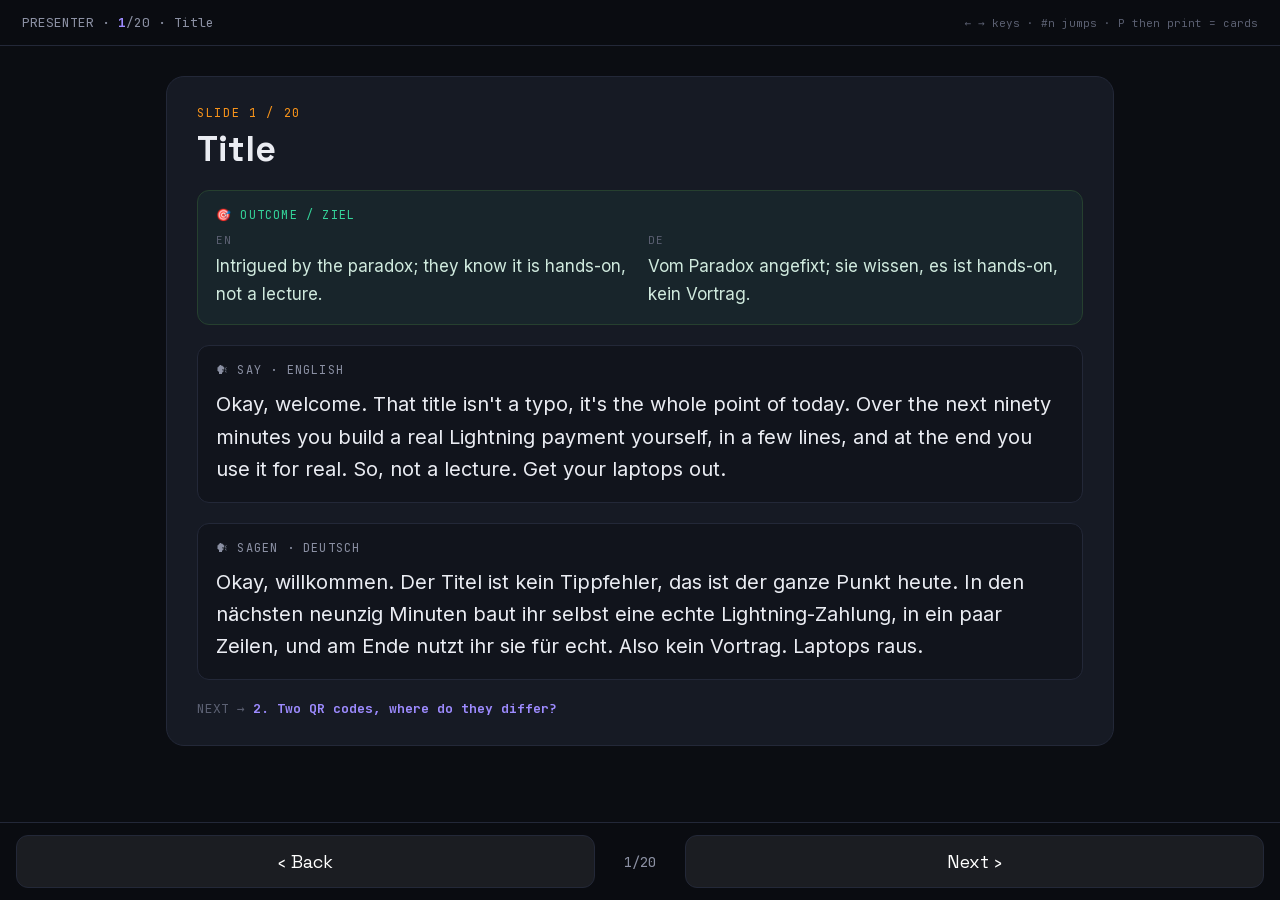
==== commit 507d6438: "Switch finale to Wallet of Satoshi with a download QR; handout QR now points to GitHub; add a closin" ====
--- a/slides/presenter.html
+++ b/slides/presenter.html
@@ -222,7 +222,7 @@
   <button onclick="go(cur+1)">Next ›</button>
 </div>
 
-<script id="data" type="application/json">[{"t": "Title", "oEN": "Intrigued by the paradox; they know it is hands-on, not a lecture.", "oDE": "Vom Paradox angefixt; sie wissen, es ist hands-on, kein Vortrag.", "sEN": "Okay, welcome. That title isn't a typo, it's the whole point of today. Over the next ninety minutes you build a real Lightning payment yourself, in a few lines, and at the end you use it for real. So, not a lecture. Get your laptops out.", "sDE": "Okay, willkommen. Der Titel ist kein Tippfehler, das ist der ganze Punkt heute. In den nächsten neunzig Minuten baut ihr selbst eine echte Lightning-Zahlung, in ein paar Zeilen, und am Ende nutzt ihr sie für echt. Also kein Vortrag. Laptops raus."}, {"t": "Two QR codes, where do they differ?", "oEN": "FACILITATION: cold open. Let them guess, do not reveal yet. Plant curiosity.", "oDE": "MODERATION: Kalt-Start. Raten lassen, noch nicht auflösen. Neugier setzen.", "sEN": "Before anything, look at these two. Both are Lightning QR codes. To your eye they are the same. But one you can pay exactly once, for a fixed amount, and the other you can pay again and again, any amount you like. Shout it out: which is which, and what could possibly make them different? Hold your guess. By the end of today you will know exactly, and you will have built the second one yourself.", "sDE": "Bevor irgendwas: schaut euch die zwei an. Beide sind Lightning-QR-Codes. Für euer Auge sind sie gleich. Aber einen könnt ihr genau einmal bezahlen, fester Betrag, und den anderen immer wieder, jeden Betrag den ihr wollt. Ruft rein: welcher ist welcher, und was um alles in der Welt macht sie unterschiedlich? Haltet eure Vermutung fest. Bis heute Abend wisst ihr es genau, und ihr habt den zweiten selbst gebaut."}, {"t": "Where is the Bitcoin?", "oEN": "Plant the one question of the talk; scanning is just HTTP.", "oDE": "Die zentrale Frage setzen; Scannen ist nur HTTP.", "sEN": "Quick show of hands, who's paid with a Lightning QR before? Right, most of you. Here's the thing nobody really tells you: that QR code is just a URL. You scan it, and your phone makes an HTTP request to some server. No signature, nothing on-chain, not at this point. So keep one question in your head for the next ninety minutes. Where's the actual Bitcoin in any of this?", "sDE": "Kurzes Handzeichen, wer hat schon mal mit einem Lightning-QR bezahlt? Genau, die meisten. Und jetzt das, was einem keiner so richtig sagt: dieser QR-Code ist einfach eine URL. Ihr scannt ihn, und euer Handy schickt einen HTTP-Request an irgendeinen Server. Keine Signatur, nichts auf der Chain, an der Stelle noch nicht. Behaltet also eine Frage im Kopf, die nächsten neunzig Minuten. Wo ist hier eigentlich das echte Bitcoin?"}, {"t": "What is inside a Lightning QR", "oEN": "They see Bitcoin is one thin layer and the rest is plain web.", "oDE": "Sie sehen: Bitcoin ist eine dünne Schicht, der Rest ist Web.", "sEN": "This is basically the whole thing on one slide. Start at the top. You've got a QR code. Inside it is some bech32 text. That decodes to a URL. You call that URL over HTTP. Back comes JSON. Five layers, and every single one is just normal web. The Bitcoin part, the actual invoice, is this one orange line down here. So everything that feels like Lightning to you is really happening up in the web layers.", "sDE": "Das ist im Grunde das Ganze auf einer Folie. Fangt oben an. Ihr habt einen QR-Code. Da drin steckt bech32-Text. Der wird zu einer URL. Die ruft ihr über HTTP auf. Zurück kommt JSON. Fünf Schichten, und jede einzelne ist einfach nur normales Web. Der Bitcoin-Teil, die eigentliche Invoice, ist diese eine orange Zeile hier unten. Alles, was sich für euch nach Lightning anfühlt, passiert eigentlich oben in den Web-Schichten."}, {"t": "The idea behind the next 90 minutes", "oEN": "State the argument they will judge by the end.", "oDE": "Das Argument benennen, das sie am Ende beurteilen.", "sEN": "So here's what I'm actually claiming. The thing that made Lightning usable isn't really Bitcoin, it's web tech, and along the way it quietly put trust back into a server. OpenCryptoPay then takes that exact same move and runs with it, to any coin on any chain. And your job today is to understand exactly what it solves, what it asks you to trust, and the one open problem worth building on.", "sDE": "Also was ich eigentlich behaupte: das, was Lightning benutzbar gemacht hat, ist gar nicht so richtig Bitcoin, sondern Web-Technik, und dabei ist ganz leise wieder Vertrauen in einen Server gewandert. OpenCryptoPay nimmt genau diesen Move und zieht ihn durch, auf jede Coin, jede Chain. Und eure Aufgabe heute ist, genau zu verstehen, was es löst, was es euch abverlangt zu vertrauen, und das eine offene Problem, auf dem sich bauen lässt."}, {"t": "Lightning, in one slide", "oEN": "Refresh the baseline and name the gap LNURL fills.", "oDE": "Basis auffrischen und die Lücke benennen, die LNURL füllt.", "sEN": "Thirty seconds of recap, because you know this already. Lightning is fast, cheap payments over channels. A payment is just an invoice that the person getting paid signs. The annoying part is they have to make a brand new invoice every single time. No fixed address you can reuse, no clean here-pay-me link. And that one annoyance is the reason everything nice you've ever used had to be built on top of it.", "sDE": "Dreißig Sekunden Wiederholung, ihr kennt das eh. Lightning sind schnelle, billige Zahlungen über Channels. Eine Zahlung ist einfach eine Invoice, die der signiert, der das Geld kriegt. Das Nervige: er muss jedes einzelne Mal eine komplett neue Invoice machen. Keine feste Adresse zum Wiederverwenden, kein sauberer Hier-zahl-mir-Link. Und genau dieses eine Ärgernis ist der Grund, warum alles Schöne, das ihr je benutzt habt, obendrauf gebaut werden musste."}, {"t": "That bolt-on layer is LNURL", "oEN": "Follow the concrete two-round-trip flow.", "oDE": "Den konkreten Zwei-Round-Trip-Ablauf verstehen.", "sEN": "LNURL is what fixes that. The QR is just bech32 of an https URL. Follow the arrows: your wallet does a GET on the pay endpoint, the server sends back this payRequest with a callback and some metadata. Then the wallet hits the callback with an amount, and the server finally hands over the bolt11 invoice. Two HTTP requests, and notice, the Bitcoin only turns up in that very last reply.", "sDE": "LNURL ist das, was das löst. Der QR ist nur bech32 von einer https-URL. Folgt den Pfeilen: eure Wallet macht ein GET auf den Pay-Endpoint, der Server schickt diesen payRequest zurück, mit einem Callback und ein bisschen Metadaten. Dann ruft die Wallet den Callback mit einem Betrag auf, und der Server rückt endlich die bolt11-Invoice raus. Zwei HTTP-Requests, und seht ihr, das Bitcoin taucht erst in der allerletzten Antwort auf."}, {"t": "One pattern, four jobs", "oEN": "Map the LNURL family; pay is today's focus.", "oDE": "Die LNURL-Familie einordnen; pay ist der Fokus.", "sEN": "Same idea, four different uses. Pay is the one we'll build, your reusable send-me-money link. Withdraw is the opposite, you scan to pull money in. Auth lets you log in with no password, just a signature. And channel opens a channel for you automatically. Oh, and a Lightning Address, that name-at-domain thing, is honestly just a nicer name for an LNURL-pay link. We're sticking with pay.", "sDE": "Gleiche Idee, vier verschiedene Anwendungen. Pay bauen wir gleich, euer wiederverwendbarer Schick-mir-Geld-Link. Withdraw ist das Gegenteil, ihr scannt, um Geld reinzuziehen. Auth lässt euch ohne Passwort einloggen, nur mit einer Signatur. Und channel macht euch automatisch einen Channel auf. Ach, und eine Lightning Address, dieses Name-at-Domain, ist ehrlich gesagt nur ein hübscherer Name für einen LNURL-pay-Link. Wir bleiben bei pay."}, {"t": "The friendly name: Lightning Address", "oEN": "They see a Lightning Address is just a human label that resolves to an LNURL-pay URL, no new protocol.", "oDE": "Sie sehen: eine Lightning Address ist nur ein menschliches Etikett, das zu einer LNURL-pay-URL auflöst, kein neues Protokoll.", "sEN": "Quick one before we build. You've all seen these name-at-domain addresses, like coffee-at-some-shop. It looks like email, on purpose. But it's nothing new under the hood: the wallet just rewrites it to https-host-slash-well-known-slash-lnurlp-slash-coffee, fires one HTTPS request, gets back the payRequest, asks for the amount, gets a bolt11, pays. Four steps, all web. So name-at-domain is just a friendly label sitting on top of the exact LNURL-pay flow you're about to build by hand. Nothing on-chain here either.", "sDE": "Kurz, bevor wir bauen. Ihr habt alle diese Name-at-Domain-Adressen gesehen, sowas wie coffee-at-irgendein-Shop. Sieht aus wie E-Mail, absichtlich. Aber darunter ist nichts Neues: die Wallet schreibt das einfach um zu https-Host-slash-well-known-slash-lnurlp-slash-coffee, schickt einen HTTPS-Request, kriegt den payRequest, fragt den Betrag ab, bekommt eine bolt11, zahlt. Vier Schritte, alles Web. Name-at-Domain ist also nur ein hübsches Etikett auf genau dem LNURL-pay-Flow, den ihr gleich von Hand baut. Auch hier nichts auf der Chain."}, {"t": "Now build it", "oEN": "FACILITATION: you demo the dfx.shop test-product purchase live; students watch. ~2-3 min.", "oDE": "MODERATION: du kaufst das dfx.shop-Testprodukt live vor; Studenten schauen zu. ~2-3 Min.", "do": "<b>This step is you, not the students.</b><ol><li>On the projected laptop, open <code>dfx.shop</code> checkout with the test product.</li><li>Scan the on-screen OpenCryptoPay QR with your phone wallet and pay. Everyone watches it confirm.</li></ol>Students just watch. They may scan the slide QR to open the shop on their own phone and look around, they do not pay.", "sEN": "Alright, slides away, let's actually do something. Warm-up is on me: I scan this QR, it opens the dfx.shop checkout with a one-cent test product, I confirm, and OpenCryptoPay settles it in seconds. A real merchant, real money, real OCP, the same flow you are about to build yourself. Then open a terminal and we go.", "sDE": "Gut, Folien weg, lass uns was machen. Das Warm-up übernehme ich: ich scanne diesen QR, der öffnet die dfx.shop-Kasse mit einem Ein-Cent-Testprodukt, ich bestätige, und OpenCryptoPay wickelt es in Sekunden ab. Echter Merchant, echtes Geld, echtes OCP, genau der Flow, den ihr gleich selbst baut. Dann macht ein Terminal auf und los."}, {"t": "It is only a URL", "oEN": "They see a Lightning Address is just a URL by curling a real one.", "oDE": "Sie sehen: eine Lightning Address ist nur eine URL, indem sie eine echte curlen.", "do": "<b>Everyone, own laptop, a terminal.</b><ol><li><code>curl -s https://walletofsatoshi.com/.well-known/lnurlp/test</code>. Out comes payRequest JSON.</li><li>Swap <code>test</code> for any name, it still returns JSON. A Lightning Address is just a URL.</li></ol>No file, no install, just HTTP.", "sEN": "Everyone, open a terminal and curl a real Lightning Address, for example test at walletofsatoshi dot com under slash well-known slash lnurlp slash test. Out comes payRequest JSON. That is the whole secret: a Lightning Address is just a URL, and talking to it is an HTTP request. No app, no library, no Bitcoin yet.", "sDE": "Alle: macht ein Terminal auf und curlt eine echte Lightning Address, zum Beispiel test at walletofsatoshi punkt com unter slash well-known slash lnurlp slash test. Raus kommt payRequest-JSON. Das ist das ganze Geheimnis: eine Lightning Address ist nur eine URL, und mit ihr zu reden ist ein HTTP-Request. Keine App, keine Library, noch kein Bitcoin."}, {"t": "Build a pay function", "oEN": "Each person writes an 8-line pay() and gets a real invoice back from a real server.", "oDE": "Jeder schreibt eine 8-Zeilen-pay()-Funktion und bekommt eine echte Invoice von einem echten Server.", "do": "<b>Everyone, own laptop. Type it, then run it.</b><ol><li>Put the 8 lines from the slide into <code>pay.py</code> (or paste into <code>python3</code>).</li><li>Run <code>pay('test@walletofsatoshi.com', 21)</code>. A real <code>lnbc...</code> invoice prints.</li><li>Now try your <b>own</b> Lightning Address.</li></ol>Amounts are msat: <code>sats*1000</code>. Nothing to download.", "sEN": "Now the main event: you build it. Type the eight lines from the slide into a file, pay.py, or straight into python3. The pay function takes a Lightning Address and an amount, fetches the payRequest, asks the callback for that amount, and returns a real bolt11 invoice. Run it with your own address. A real invoice comes back. You just built LNURL-pay by hand.", "sDE": "Jetzt der Hauptteil: ihr baut es. Tippt die acht Zeilen von der Folie in eine Datei, pay.py, oder direkt in python3. Die pay-Funktion nimmt eine Lightning Address und einen Betrag, holt die payRequest, fragt den Callback nach dem Betrag, und gibt eine echte bolt11-Invoice zurück. Führt es mit eurer eigenen Adresse aus. Eine echte Invoice kommt zurück. Ihr habt gerade LNURL-pay von Hand gebaut."}, {"t": "OpenCryptoPay", "oEN": "Bridge cleanly from LNURL to the DFX standard.", "oDE": "Sauber von LNURL zum DFX-Standard überleiten.", "sEN": "Okay, now the DFX piece. OpenCryptoPay is an open standard, and it takes this exact same payRequest we just built and stretches it, from a single Lightning invoice to a whole menu of different coins on different chains.", "sDE": "Okay, jetzt der DFX-Teil. OpenCryptoPay ist ein offener Standard, und der nimmt genau diesen payRequest, den wir gerade gebaut haben, und dehnt ihn aus, von einer einzelnen Lightning-Invoice zu einem ganzen Menü aus verschiedenen Coins auf verschiedenen Chains."}, {"t": "One QR, many ways to pay", "oEN": "Show the concrete extension: the transferAmounts array.", "oDE": "Die konkrete Erweiterung zeigen: transferAmounts.", "do": "", "sEN": "Now OpenCryptoPay. The same payRequest you just built, plus one extra array, transferAmounts. The same purchase, payable in BTC over Lightning, USDT over Ethereum, or USDC over Polygon. One field, a whole menu of assets across chains. You did not learn a new protocol.", "sDE": "Jetzt OpenCryptoPay. Derselbe payRequest, den ihr gebaut habt, plus ein zusätzliches Array, transferAmounts. Derselbe Kauf, zahlbar in BTC über Lightning, USDT über Ethereum, oder USDC über Polygon. Ein Feld, ein ganzes Menü an Assets über Chains. Kein neues Protokoll."}, {"t": "The wallet shows a menu", "oEN": "Make multi-asset tangible and explain backward compatibility.", "oDE": "Multi-Asset greifbar machen, Abwärtskompatibilität erklären.", "sEN": "From the user's side it's just a menu: pay with Lightning, or USDT, or USDC, pick one. And here's the neat trick, an old wallet that only knows Lightning just ignores everything else and grabs the top option. They built it to stay backward compatible on purpose.", "sDE": "Aus Nutzersicht ist es nur ein Menü: zahl mit Lightning, oder USDT, oder USDC, such dir was aus. Und jetzt der nette Trick: eine alte Wallet, die nur Lightning kann, ignoriert den Rest einfach und nimmt die oberste Option. Das haben sie absichtlich abwärtskompatibel gebaut."}, {"t": "SPAR Switzerland", "oEN": "Ground it in a real rollout and name why it works.", "oDE": "In echtem Rollout erden und benennen, warum es funktioniert.", "sEN": "And this is real, it's running right now. SPAR in Switzerland uses OpenCryptoPay, a fixed QR at the checkout, scan and you're done in seconds. Here's why it works: it meets shoppers in the wallet they already have, and the hard parts, the rate, the chain, the settlement risk, are handled server-side so the buyer never sees them. That's the engineering win, and it's live, not a slide.", "sDE": "Und das ist echt, das läuft gerade. SPAR in der Schweiz nutzt OpenCryptoPay, fester QR an der Kasse, scannen und in Sekunden fertig. Und so funktioniert's: es holt die Leute in der Wallet ab, die sie eh haben, und die harten Teile, Kurs, Chain, Settlement-Risiko, laufen serverseitig, sodass der Käufer sie nie sieht. Das ist der Engineering-Gewinn, und er ist live, keine Folie."}, {"t": "Get paid. For real.", "oEN": "FACILITATION: the live payoff. Have everyone make a coinos Lightning Address first, then walk around and pay 3-5 with real sats via OpenCryptoPay; project one wallet receiving.", "oDE": "MODERATION: der Live-Payoff. Erst alle eine coinos-Lightning-Address anlegen lassen, dann rumgehen und 3-5 Leute mit echten Sats via OpenCryptoPay bezahlen; eine Wallet beim Empfang auf die Leinwand.", "do": "<ol><li>Everyone: open <code>coinos.io</code> in the browser, sign up, copy your Lightning Address (<code>name@coinos.io</code>).</li><li>Put it on your screen.</li><li>You (facilitator): pay a few of them real sats with your OpenCryptoPay wallet. Project one wallet as it receives.</li></ol>", "sEN": "Last thing, and this one is real. Open coinos.io in your browser, sign up, it takes a minute and gives you a Lightning Address, your-name-at-coinos.io. That is an LNURL-pay endpoint, the exact thing you built today. Put it on your screen. Now I am going to walk around and pay a few of you, real satoshis, with OpenCryptoPay. Watch the balance jump. And remember what is happening under the hood: my wallet just ran your payRequest flow against coinos's server. The thing you spent the hour building and breaking, it just moved real money. That is the whole point. It works.", "sDE": "Letzte Sache, und die ist echt. Öffnet coinos.io im Browser, meldet euch an, dauert eine Minute und gibt euch eine Lightning Address, euer-name-at-coinos.io. Das ist ein LNURL-pay-Endpoint, genau das, was ihr heute gebaut habt. Packt sie auf euren Bildschirm. Jetzt gehe ich rum und bezahle ein paar von euch, echte Satoshis, mit OpenCryptoPay. Schaut zu, wie der Kontostand hochspringt. Und denkt dran, was unter der Haube passiert: meine Wallet hat gerade euren payRequest-Flow gegen coinos' Server ausgeführt. Das Ding, das ihr eine Stunde gebaut und zerlegt habt, hat gerade echtes Geld bewegt. Das ist der ganze Punkt. Es funktioniert."}, {"t": "Take it home", "oEN": "Point them to the at-home Break it lesson on the course site.", "oDE": "Auf die Break-it-Bonuslektion auf der Kurs-Seite verweisen.", "sEN": "And to take home: if you want to see how this gets attacked and defended, that is the bonus lesson, Break it, on the course site. Run a tiny merchant and make it lie, turn a payment into a phishing page, and find what OpenCryptoPay does not yet bind. All step by step at joshuakrueger-dfx dot github dot io slash lugano-lnurl-ocp.", "sDE": "Und für daheim: wenn ihr sehen wollt, wie das angegriffen und verteidigt wird, das ist die Bonus-Lektion, Break it, auf der Kurs-Seite. Einen kleinen Merchant bauen und lügen lassen, eine Zahlung zur Phishing-Seite machen, und finden, was OpenCryptoPay noch nicht bindet. Alles Schritt für Schritt auf joshuakrueger-dfx punkt github punkt io slash lugano-lnurl-ocp."}, {"t": "It is just the web, almost all the way down", "oEN": "Land the thesis and close warmly.", "oDE": "Die These landen und warm abschließen.", "sEN": "So, where was the Bitcoin? Turns out, mostly that one thin layer at the bottom. The magic was never really magic, and the trust was there the whole time, you just couldn't see it. Now you can, and you get to decide what you build on top of it. Thanks, everyone.", "sDE": "Also, wo war das Bitcoin? Wie sich rausstellt, meistens diese eine dünne Schicht ganz unten. Die Magie war nie wirklich Magie, und das Vertrauen war die ganze Zeit da, ihr habt's nur nicht gesehen. Jetzt schon, und ihr entscheidet, was ihr darauf baut. Danke euch."}]</script>
+<script id="data" type="application/json">[{"t": "Title", "oEN": "Intrigued by the paradox; they know it is hands-on, not a lecture.", "oDE": "Vom Paradox angefixt; sie wissen, es ist hands-on, kein Vortrag.", "sEN": "Okay, welcome. That title isn't a typo, it's the whole point of today. Over the next ninety minutes you build a real Lightning payment yourself, in a few lines, and at the end you use it for real. So, not a lecture. Get your laptops out.", "sDE": "Okay, willkommen. Der Titel ist kein Tippfehler, das ist der ganze Punkt heute. In den nächsten neunzig Minuten baut ihr selbst eine echte Lightning-Zahlung, in ein paar Zeilen, und am Ende nutzt ihr sie für echt. Also kein Vortrag. Laptops raus."}, {"t": "Two QR codes, where do they differ?", "oEN": "FACILITATION: cold open. Let them guess, do not reveal yet. Plant curiosity.", "oDE": "MODERATION: Kalt-Start. Raten lassen, noch nicht auflösen. Neugier setzen.", "sEN": "Before anything, look at these two. Both are Lightning QR codes. To your eye they are the same. But one you can pay exactly once, for a fixed amount, and the other you can pay again and again, any amount you like. Shout it out: which is which, and what could possibly make them different? Hold your guess. By the end of today you will know exactly, and you will have built the second one yourself.", "sDE": "Bevor irgendwas: schaut euch die zwei an. Beide sind Lightning-QR-Codes. Für euer Auge sind sie gleich. Aber einen könnt ihr genau einmal bezahlen, fester Betrag, und den anderen immer wieder, jeden Betrag den ihr wollt. Ruft rein: welcher ist welcher, und was um alles in der Welt macht sie unterschiedlich? Haltet eure Vermutung fest. Bis heute Abend wisst ihr es genau, und ihr habt den zweiten selbst gebaut."}, {"t": "Where is the Bitcoin?", "oEN": "Plant the one question of the talk; scanning is just HTTP.", "oDE": "Die zentrale Frage setzen; Scannen ist nur HTTP.", "sEN": "Quick show of hands, who's paid with a Lightning QR before? Right, most of you. Here's the thing nobody really tells you: that QR code is just a URL. You scan it, and your phone makes an HTTP request to some server. No signature, nothing on-chain, not at this point. So keep one question in your head for the next ninety minutes. Where's the actual Bitcoin in any of this?", "sDE": "Kurzes Handzeichen, wer hat schon mal mit einem Lightning-QR bezahlt? Genau, die meisten. Und jetzt das, was einem keiner so richtig sagt: dieser QR-Code ist einfach eine URL. Ihr scannt ihn, und euer Handy schickt einen HTTP-Request an irgendeinen Server. Keine Signatur, nichts auf der Chain, an der Stelle noch nicht. Behaltet also eine Frage im Kopf, die nächsten neunzig Minuten. Wo ist hier eigentlich das echte Bitcoin?"}, {"t": "What is inside a Lightning QR", "oEN": "They see Bitcoin is one thin layer and the rest is plain web.", "oDE": "Sie sehen: Bitcoin ist eine dünne Schicht, der Rest ist Web.", "sEN": "This is basically the whole thing on one slide. Start at the top. You've got a QR code. Inside it is some bech32 text. That decodes to a URL. You call that URL over HTTP. Back comes JSON. Five layers, and every single one is just normal web. The Bitcoin part, the actual invoice, is this one orange line down here. So everything that feels like Lightning to you is really happening up in the web layers.", "sDE": "Das ist im Grunde das Ganze auf einer Folie. Fangt oben an. Ihr habt einen QR-Code. Da drin steckt bech32-Text. Der wird zu einer URL. Die ruft ihr über HTTP auf. Zurück kommt JSON. Fünf Schichten, und jede einzelne ist einfach nur normales Web. Der Bitcoin-Teil, die eigentliche Invoice, ist diese eine orange Zeile hier unten. Alles, was sich für euch nach Lightning anfühlt, passiert eigentlich oben in den Web-Schichten."}, {"t": "The idea behind the next 90 minutes", "oEN": "State the argument they will judge by the end.", "oDE": "Das Argument benennen, das sie am Ende beurteilen.", "sEN": "So here's what I'm actually claiming. The thing that made Lightning usable isn't really Bitcoin, it's web tech, and along the way it quietly put trust back into a server. OpenCryptoPay then takes that exact same move and runs with it, to any coin on any chain. And your job today is to understand exactly what it solves, what it asks you to trust, and the one open problem worth building on.", "sDE": "Also was ich eigentlich behaupte: das, was Lightning benutzbar gemacht hat, ist gar nicht so richtig Bitcoin, sondern Web-Technik, und dabei ist ganz leise wieder Vertrauen in einen Server gewandert. OpenCryptoPay nimmt genau diesen Move und zieht ihn durch, auf jede Coin, jede Chain. Und eure Aufgabe heute ist, genau zu verstehen, was es löst, was es euch abverlangt zu vertrauen, und das eine offene Problem, auf dem sich bauen lässt."}, {"t": "Lightning, in one slide", "oEN": "Refresh the baseline and name the gap LNURL fills.", "oDE": "Basis auffrischen und die Lücke benennen, die LNURL füllt.", "sEN": "Thirty seconds of recap, because you know this already. Lightning is fast, cheap payments over channels. A payment is just an invoice that the person getting paid signs. The annoying part is they have to make a brand new invoice every single time. No fixed address you can reuse, no clean here-pay-me link. And that one annoyance is the reason everything nice you've ever used had to be built on top of it.", "sDE": "Dreißig Sekunden Wiederholung, ihr kennt das eh. Lightning sind schnelle, billige Zahlungen über Channels. Eine Zahlung ist einfach eine Invoice, die der signiert, der das Geld kriegt. Das Nervige: er muss jedes einzelne Mal eine komplett neue Invoice machen. Keine feste Adresse zum Wiederverwenden, kein sauberer Hier-zahl-mir-Link. Und genau dieses eine Ärgernis ist der Grund, warum alles Schöne, das ihr je benutzt habt, obendrauf gebaut werden musste."}, {"t": "That bolt-on layer is LNURL", "oEN": "Follow the concrete two-round-trip flow.", "oDE": "Den konkreten Zwei-Round-Trip-Ablauf verstehen.", "sEN": "LNURL is what fixes that. The QR is just bech32 of an https URL. Follow the arrows: your wallet does a GET on the pay endpoint, the server sends back this payRequest with a callback and some metadata. Then the wallet hits the callback with an amount, and the server finally hands over the bolt11 invoice. Two HTTP requests, and notice, the Bitcoin only turns up in that very last reply.", "sDE": "LNURL ist das, was das löst. Der QR ist nur bech32 von einer https-URL. Folgt den Pfeilen: eure Wallet macht ein GET auf den Pay-Endpoint, der Server schickt diesen payRequest zurück, mit einem Callback und ein bisschen Metadaten. Dann ruft die Wallet den Callback mit einem Betrag auf, und der Server rückt endlich die bolt11-Invoice raus. Zwei HTTP-Requests, und seht ihr, das Bitcoin taucht erst in der allerletzten Antwort auf."}, {"t": "One pattern, four jobs", "oEN": "Map the LNURL family; pay is today's focus.", "oDE": "Die LNURL-Familie einordnen; pay ist der Fokus.", "sEN": "Same idea, four different uses. Pay is the one we'll build, your reusable send-me-money link. Withdraw is the opposite, you scan to pull money in. Auth lets you log in with no password, just a signature. And channel opens a channel for you automatically. Oh, and a Lightning Address, that name-at-domain thing, is honestly just a nicer name for an LNURL-pay link. We're sticking with pay.", "sDE": "Gleiche Idee, vier verschiedene Anwendungen. Pay bauen wir gleich, euer wiederverwendbarer Schick-mir-Geld-Link. Withdraw ist das Gegenteil, ihr scannt, um Geld reinzuziehen. Auth lässt euch ohne Passwort einloggen, nur mit einer Signatur. Und channel macht euch automatisch einen Channel auf. Ach, und eine Lightning Address, dieses Name-at-Domain, ist ehrlich gesagt nur ein hübscherer Name für einen LNURL-pay-Link. Wir bleiben bei pay."}, {"t": "The friendly name: Lightning Address", "oEN": "They see a Lightning Address is just a human label that resolves to an LNURL-pay URL, no new protocol.", "oDE": "Sie sehen: eine Lightning Address ist nur ein menschliches Etikett, das zu einer LNURL-pay-URL auflöst, kein neues Protokoll.", "sEN": "Quick one before we build. You've all seen these name-at-domain addresses, like coffee-at-some-shop. It looks like email, on purpose. But it's nothing new under the hood: the wallet just rewrites it to https-host-slash-well-known-slash-lnurlp-slash-coffee, fires one HTTPS request, gets back the payRequest, asks for the amount, gets a bolt11, pays. Four steps, all web. So name-at-domain is just a friendly label sitting on top of the exact LNURL-pay flow you're about to build by hand. Nothing on-chain here either.", "sDE": "Kurz, bevor wir bauen. Ihr habt alle diese Name-at-Domain-Adressen gesehen, sowas wie coffee-at-irgendein-Shop. Sieht aus wie E-Mail, absichtlich. Aber darunter ist nichts Neues: die Wallet schreibt das einfach um zu https-Host-slash-well-known-slash-lnurlp-slash-coffee, schickt einen HTTPS-Request, kriegt den payRequest, fragt den Betrag ab, bekommt eine bolt11, zahlt. Vier Schritte, alles Web. Name-at-Domain ist also nur ein hübsches Etikett auf genau dem LNURL-pay-Flow, den ihr gleich von Hand baut. Auch hier nichts auf der Chain."}, {"t": "Now build it", "oEN": "FACILITATION: you demo the dfx.shop test-product purchase live; students watch. ~2-3 min.", "oDE": "MODERATION: du kaufst das dfx.shop-Testprodukt live vor; Studenten schauen zu. ~2-3 Min.", "do": "<b>This step is you, not the students.</b><ol><li>On the projected laptop, open <code>dfx.shop</code> checkout with the test product.</li><li>Scan the on-screen OpenCryptoPay QR with your phone wallet and pay. Everyone watches it confirm.</li></ol>Students just watch. They may scan the slide QR to open the shop on their own phone and look around, they do not pay.", "sEN": "Alright, slides away, let's actually do something. Warm-up is on me: I scan this QR, it opens the dfx.shop checkout with a one-cent test product, I confirm, and OpenCryptoPay settles it in seconds. A real merchant, real money, real OCP, the same flow you are about to build yourself. Then open a terminal and we go.", "sDE": "Gut, Folien weg, lass uns was machen. Das Warm-up übernehme ich: ich scanne diesen QR, der öffnet die dfx.shop-Kasse mit einem Ein-Cent-Testprodukt, ich bestätige, und OpenCryptoPay wickelt es in Sekunden ab. Echter Merchant, echtes Geld, echtes OCP, genau der Flow, den ihr gleich selbst baut. Dann macht ein Terminal auf und los."}, {"t": "It is only a URL", "oEN": "They see a Lightning Address is just a URL by curling a real one.", "oDE": "Sie sehen: eine Lightning Address ist nur eine URL, indem sie eine echte curlen.", "do": "<b>Everyone, own laptop, a terminal.</b><ol><li><code>curl -s https://walletofsatoshi.com/.well-known/lnurlp/test</code>. Out comes payRequest JSON.</li><li>Swap <code>test</code> for any name, it still returns JSON. A Lightning Address is just a URL.</li></ol>No file, no install, just HTTP.", "sEN": "Everyone, open a terminal and curl a real Lightning Address, for example test at walletofsatoshi dot com under slash well-known slash lnurlp slash test. Out comes payRequest JSON. That is the whole secret: a Lightning Address is just a URL, and talking to it is an HTTP request. No app, no library, no Bitcoin yet.", "sDE": "Alle: macht ein Terminal auf und curlt eine echte Lightning Address, zum Beispiel test at walletofsatoshi punkt com unter slash well-known slash lnurlp slash test. Raus kommt payRequest-JSON. Das ist das ganze Geheimnis: eine Lightning Address ist nur eine URL, und mit ihr zu reden ist ein HTTP-Request. Keine App, keine Library, noch kein Bitcoin."}, {"t": "Build a pay function", "oEN": "Each person writes an 8-line pay() and gets a real invoice back from a real server.", "oDE": "Jeder schreibt eine 8-Zeilen-pay()-Funktion und bekommt eine echte Invoice von einem echten Server.", "do": "<b>Everyone, own laptop. Type it, then run it.</b><ol><li>Put the 8 lines from the slide into <code>pay.py</code> (or paste into <code>python3</code>).</li><li>Run <code>pay('test@walletofsatoshi.com', 21)</code>. A real <code>lnbc...</code> invoice prints.</li><li>Now try your <b>own</b> Lightning Address.</li></ol>Amounts are msat: <code>sats*1000</code>. Nothing to download.", "sEN": "Now the main event: you build it. Type the eight lines from the slide into a file, pay.py, or straight into python3. The pay function takes a Lightning Address and an amount, fetches the payRequest, asks the callback for that amount, and returns a real bolt11 invoice. Run it with your own address. A real invoice comes back. You just built LNURL-pay by hand.", "sDE": "Jetzt der Hauptteil: ihr baut es. Tippt die acht Zeilen von der Folie in eine Datei, pay.py, oder direkt in python3. Die pay-Funktion nimmt eine Lightning Address und einen Betrag, holt die payRequest, fragt den Callback nach dem Betrag, und gibt eine echte bolt11-Invoice zurück. Führt es mit eurer eigenen Adresse aus. Eine echte Invoice kommt zurück. Ihr habt gerade LNURL-pay von Hand gebaut."}, {"t": "OpenCryptoPay", "oEN": "Bridge cleanly from LNURL to the DFX standard.", "oDE": "Sauber von LNURL zum DFX-Standard überleiten.", "sEN": "Okay, now the DFX piece. OpenCryptoPay is an open standard, and it takes this exact same payRequest we just built and stretches it, from a single Lightning invoice to a whole menu of different coins on different chains.", "sDE": "Okay, jetzt der DFX-Teil. OpenCryptoPay ist ein offener Standard, und der nimmt genau diesen payRequest, den wir gerade gebaut haben, und dehnt ihn aus, von einer einzelnen Lightning-Invoice zu einem ganzen Menü aus verschiedenen Coins auf verschiedenen Chains."}, {"t": "One QR, many ways to pay", "oEN": "Show the concrete extension: the transferAmounts array.", "oDE": "Die konkrete Erweiterung zeigen: transferAmounts.", "do": "", "sEN": "Now OpenCryptoPay. The same payRequest you just built, plus one extra array, transferAmounts. The same purchase, payable in BTC over Lightning, USDT over Ethereum, or USDC over Polygon. One field, a whole menu of assets across chains. You did not learn a new protocol.", "sDE": "Jetzt OpenCryptoPay. Derselbe payRequest, den ihr gebaut habt, plus ein zusätzliches Array, transferAmounts. Derselbe Kauf, zahlbar in BTC über Lightning, USDT über Ethereum, oder USDC über Polygon. Ein Feld, ein ganzes Menü an Assets über Chains. Kein neues Protokoll."}, {"t": "The wallet shows a menu", "oEN": "Make multi-asset tangible and explain backward compatibility.", "oDE": "Multi-Asset greifbar machen, Abwärtskompatibilität erklären.", "sEN": "From the user's side it's just a menu: pay with Lightning, or USDT, or USDC, pick one. And here's the neat trick, an old wallet that only knows Lightning just ignores everything else and grabs the top option. They built it to stay backward compatible on purpose.", "sDE": "Aus Nutzersicht ist es nur ein Menü: zahl mit Lightning, oder USDT, oder USDC, such dir was aus. Und jetzt der nette Trick: eine alte Wallet, die nur Lightning kann, ignoriert den Rest einfach und nimmt die oberste Option. Das haben sie absichtlich abwärtskompatibel gebaut."}, {"t": "SPAR Switzerland", "oEN": "Ground it in a real rollout and name why it works.", "oDE": "In echtem Rollout erden und benennen, warum es funktioniert.", "sEN": "And this is real, it's running right now. SPAR in Switzerland uses OpenCryptoPay, a fixed QR at the checkout, scan and you're done in seconds. Here's why it works: it meets shoppers in the wallet they already have, and the hard parts, the rate, the chain, the settlement risk, are handled server-side so the buyer never sees them. That's the engineering win, and it's live, not a slide.", "sDE": "Und das ist echt, das läuft gerade. SPAR in der Schweiz nutzt OpenCryptoPay, fester QR an der Kasse, scannen und in Sekunden fertig. Und so funktioniert's: es holt die Leute in der Wallet ab, die sie eh haben, und die harten Teile, Kurs, Chain, Settlement-Risiko, laufen serverseitig, sodass der Käufer sie nie sieht. Das ist der Engineering-Gewinn, und er ist live, keine Folie."}, {"t": "Get paid. For real.", "oEN": "FACILITATION: the live payoff. Have everyone install Wallet of Satoshi first, then walk around and pay 3-5 with real sats via OpenCryptoPay; project one wallet receiving.", "oDE": "MODERATION: der Live-Payoff. Erst alle Wallet of Satoshi installieren lassen, dann rumgehen und 3-5 Leute mit echten Sats via OpenCryptoPay bezahlen; eine Wallet beim Empfang auf die Leinwand.", "do": "<ol><li>Everyone: scan the slide QR to install <b>Wallet of Satoshi</b>, open it, copy your Lightning Address (<code>name@walletofsatoshi.com</code>).</li><li>Show it on your screen.</li><li>You (facilitator): pay a few of them real sats with your OpenCryptoPay wallet.</li></ol>", "sEN": "Last thing, and this one is real. Download Wallet of Satoshi on your phone, it's free and takes a minute, scan the QR on the slide to get it. It gives you a Lightning Address. Put it on your screen. Then I walk around and pay a few of you real satoshis with OpenCryptoPay. Watch the balance jump. My wallet just ran the payRequest flow you built, against a real server. It works.", "sDE": "Letzte Sache, und die ist echt. Ladet euch Wallet of Satoshi aufs Handy, gratis, dauert eine Minute, scannt den QR auf der Folie. Sie gibt euch eine Lightning Address. Packt sie auf euren Bildschirm. Dann gehe ich rum und zahle ein paar von euch echte Satoshis mit OpenCryptoPay. Schaut, wie der Kontostand hochspringt. Meine Wallet hat gerade euren payRequest-Flow ausgeführt, gegen einen echten Server. Es funktioniert."}, {"t": "Take it home", "oEN": "Point them to the at-home Break it lesson on the course site.", "oDE": "Auf die Break-it-Bonuslektion auf der Kurs-Seite verweisen.", "sEN": "And to take home: if you want to see how this gets attacked and defended, that is the bonus lesson, Break it, on the course site. Run a tiny merchant and make it lie, turn a payment into a phishing page, and find what OpenCryptoPay does not yet bind. All step by step at joshuakrueger-dfx dot github dot io slash lugano-lnurl-ocp.", "sDE": "Und für daheim: wenn ihr sehen wollt, wie das angegriffen und verteidigt wird, das ist die Bonus-Lektion, Break it, auf der Kurs-Seite. Einen kleinen Merchant bauen und lügen lassen, eine Zahlung zur Phishing-Seite machen, und finden, was OpenCryptoPay noch nicht bindet. Alles Schritt für Schritt auf joshuakrueger-dfx punkt github punkt io slash lugano-lnurl-ocp."}, {"t": "It is just the web, almost all the way down", "oEN": "Land the thesis and close warmly.", "oDE": "Die These landen und warm abschließen.", "sEN": "So, where was the Bitcoin? Turns out, mostly that one thin layer at the bottom. The magic was never really magic, and the trust was there the whole time, you just couldn't see it. Now you can, and you get to decide what you build on top of it. Thanks, everyone.", "sDE": "Also, wo war das Bitcoin? Wie sich rausstellt, meistens diese eine dünne Schicht ganz unten. Die Magie war nie wirklich Magie, und das Vertrauen war die ganze Zeit da, ihr habt's nur nicht gesehen. Jetzt schon, und ihr entscheidet, was ihr darauf baut. Danke euch."}, {"t": "Scan these. Take it with you.", "oEN": "Closing resources: the wallet to download and the course site.", "oDE": "Abschluss-Ressourcen: die Wallet zum Laden und die Kurs-Seite.", "sEN": "Two QR codes to take with you. Left, Wallet of Satoshi, the wallet you just used. Right, the whole course and all the code on GitHub, including the bonus Break it lesson if you want to attack it at home. That's it. Thanks, everyone.", "sDE": "Zwei QR-Codes zum Mitnehmen. Links Wallet of Satoshi, die Wallet, die ihr gerade benutzt habt. Rechts der ganze Kurs und der Code auf GitHub, inklusive der Bonus-Lektion Break it, falls ihr es zu Hause angreifen wollt. Das war's. Danke euch."}]</script>
 
 <script>
 const NOTES=JSON.parse(document.getElementById('data').textContent);
